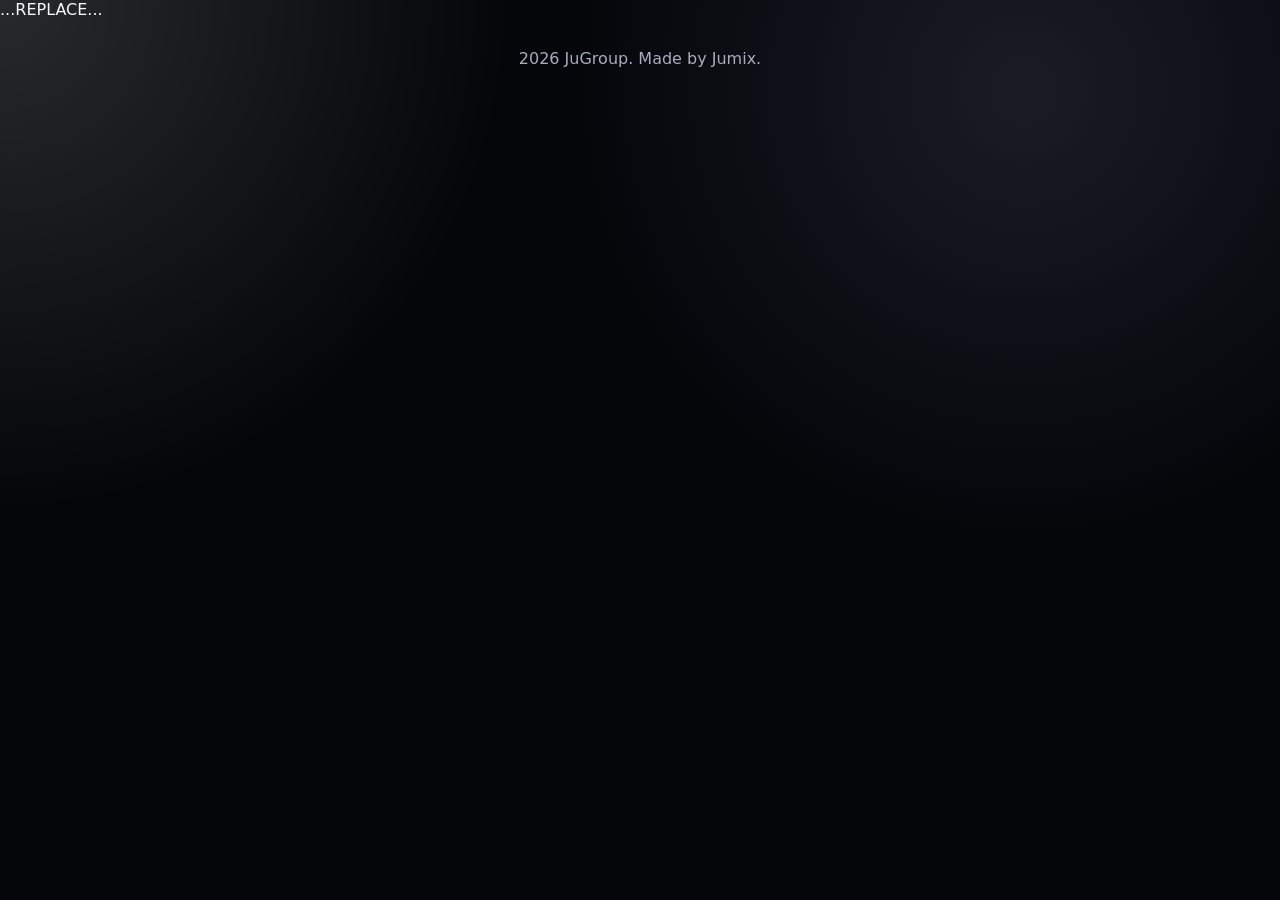
==== index.html @ e42933c3 "Remove copyright symbol" ====
<!DOCTYPE html>
<html lang="de">
<head>
  <meta charset="UTF-8" />
  <meta name="viewport" content="width=device-width, initial-scale=1.0" />
  <title>JuGroup — Software & Tech Support</title>
  <meta name="description" content="JuGroup entwickelt moderne Software auf Anfrage und hilft bei Technikproblemen schnell und einfach." />
  <link rel="stylesheet" href="style.css?v=4" />
</head>
<body>
...REPLACE...
<footer>
<p>2026 JuGroup. Made by Jumix.</p>
</footer>
</body>
</html>
---- style.css ----
* {
  box-sizing: border-box;
}

:root {
  --bg: #05060a;
  --card: rgba(255, 255, 255, 0.06);
  --card-strong: rgba(255, 255, 255, 0.1);
  --text: #f5f7fb;
  --muted: #a7adbd;
  --line: rgba(255, 255, 255, 0.12);
  --accent: #ffffff;
  --shadow: 0 25px 80px rgba(0, 0, 0, 0.45);
}

html {
  scroll-behavior: smooth;
}

body {
  margin: 0;
  font-family: Inter, ui-sans-serif, system-ui, -apple-system, BlinkMacSystemFont, "Segoe UI", sans-serif;
  background:
    radial-gradient(circle at top left, rgba(255, 255, 255, 0.14), transparent 32rem),
    radial-gradient(circle at 80% 10%, rgba(90, 90, 120, 0.25), transparent 28rem),
    var(--bg);
  color: var(--text);
  min-height: 100vh;
}

a {
  color: inherit;
  text-decoration: none;
}

.navbar {
  width: min(1120px, calc(100% - 32px));
  margin: 18px auto 0;
  padding: 14px 16px;
  position: sticky;
  top: 12px;
  z-index: 10;
  display: flex;
  justify-content: space-between;
  align-items: center;
  border: 1px solid var(--line);
  border-radius: 22px;
  background: rgba(5, 6, 10, 0.72);
  backdrop-filter: blur(20px);
  box-shadow: var(--shadow);
}

.brand {
  display: flex;
  align-items: center;
  gap: 10px;
  font-weight: 800;
  letter-spacing: -0.03em;
}

.logo {
  width: 38px;
  height: 38px;
  border-radius: 14px;
  display: grid;
  place-items: center;
  background: linear-gradient(135deg, #ffffff, #858b9e);
  color: #05060a;
  font-weight: 900;
}

nav {
  display: flex;
  gap: 8px;
  flex-wrap: wrap;
  justify-content: flex-end;
}

nav a {
  color: var(--muted);
  padding: 10px 12px;
  border-radius: 999px;
  transition: 0.25s ease;
}

nav a:hover {
  color: var(--text);
  background: var(--card);
}

main {
  width: min(1120px, calc(100% - 32px));
  margin: 0 auto;
}

.hero {
  min-height: 72vh;
  display: grid;
  grid-template-columns: 1.1fr 0.9fr;
  gap: 42px;
  align-items: center;
  padding: 80px 0 50px;
}

.eyebrow {
  color: var(--muted);
  text-transform: uppercase;
  letter-spacing: 0.18em;
  font-size: 0.78rem;
  font-weight: 800;
}

h1, h2, h3, p {
  margin-top: 0;
}

h1 {
  font-size: clamp(2.6rem, 7vw, 5.8rem);
  line-height: 0.92;
  letter-spacing: -0.08em;
  margin-bottom: 24px;
}

h2 {
  font-size: clamp(2rem, 4vw, 3.5rem);
  line-height: 1;
  letter-spacing: -0.06em;
  margin-bottom: 18px;
}

h3 {
  font-size: 1.35rem;
  letter-spacing: -0.04em;
}

.hero-text, .section p, .card p, .project-card p {
  color: var(--muted);
  line-height: 1.7;
  font-size: 1.05rem;
}

.hero-actions {
  display: flex;
  gap: 12px;
  flex-wrap: wrap;
}

.button {
  display: inline-flex;
  align-items: center;
  justify-content: center;
  min-height: 48px;
  padding: 0 20px;
  border-radius: 999px;
  font-weight: 800;
  transition: 0.25s ease;
}

.button.primary {
  background: var(--accent);
  color: #05060a;
}

.button.secondary {
  background: var(--card);
  border: 1px solid var(--line);
}

.button:hover {
  transform: translateY(-3px);
  box-shadow: 0 18px 50px rgba(0, 0, 0, 0.3);
}

.hero-card, .card, .project-card, .contact, .steps {
  border: 1px solid var(--line);
  background: linear-gradient(180deg, var(--card-strong), var(--card));
  border-radius: 30px;
  box-shadow: var(--shadow);
  backdrop-filter: blur(18px);
}

.hero-card {
  overflow: hidden;
}

.terminal-bar {
  height: 48px;
  display: flex;
  align-items: center;
  gap: 8px;
  padding: 0 18px;
  border-bottom: 1px solid var(--line);
  background: rgba(255, 255, 255, 0.05);
}

.terminal-bar span {
  width: 12px;
  height: 12px;
  border-radius: 50%;
  background: rgba(255, 255, 255, 0.35);
}

pre {
  margin: 0;
  padding: 28px;
  color: #dfe5ff;
  overflow: auto;
  font-size: 1rem;
  line-height: 1.7;
}

.section {
  padding: 70px 0;
}

.section-title {
  margin-bottom: 24px;
}

.grid {
  display: grid;
  grid-template-columns: repeat(3, 1fr);
  gap: 18px;
}

.card {
  padding: 28px;
}

.project-card {
  padding: 30px;
  display: flex;
  align-items: center;
  justify-content: space-between;
  gap: 24px;
}

.project-label {
  font-size: 0.8rem !important;
  text-transform: uppercase;
  letter-spacing: 0.16em;
  font-weight: 800;
}

.split {
  display: grid;
  grid-template-columns: 0.85fr 1.15fr;
  gap: 26px;
  align-items: center;
}

.steps {
  list-style: none;
  padding: 18px;
  margin: 0;
}

.steps li {
  display: flex;
  gap: 16px;
  padding: 18px;
  border-bottom: 1px solid var(--line);
  color: var(--muted);
}

.steps li:last-child {
  border-bottom: none;
}

.steps span {
  color: var(--text);
  font-weight: 900;
}

.contact {
  padding: 44px;
  text-align: center;
  margin-bottom: 40px;
}

footer {
  width: min(1120px, calc(100% - 32px));
  margin: 0 auto;
  padding: 30px 0 50px;
  color: var(--muted);
  text-align: center;
}

.reveal {
  opacity: 1 !important;
  transform: none !important;
  transition: 0.7s ease;
}

.reveal.visible {
  opacity: 1;
  transform: translateY(0);
}

@media (max-width: 850px) {
  .navbar {
    align-items: flex-start;
    flex-direction: column;
    gap: 12px;
  }

  .hero, .split {
    grid-template-columns: 1fr;
  }

  .grid {
    grid-template-columns: 1fr;
  }

  .project-card {
    align-items: flex-start;
    flex-direction: column;
  }
}
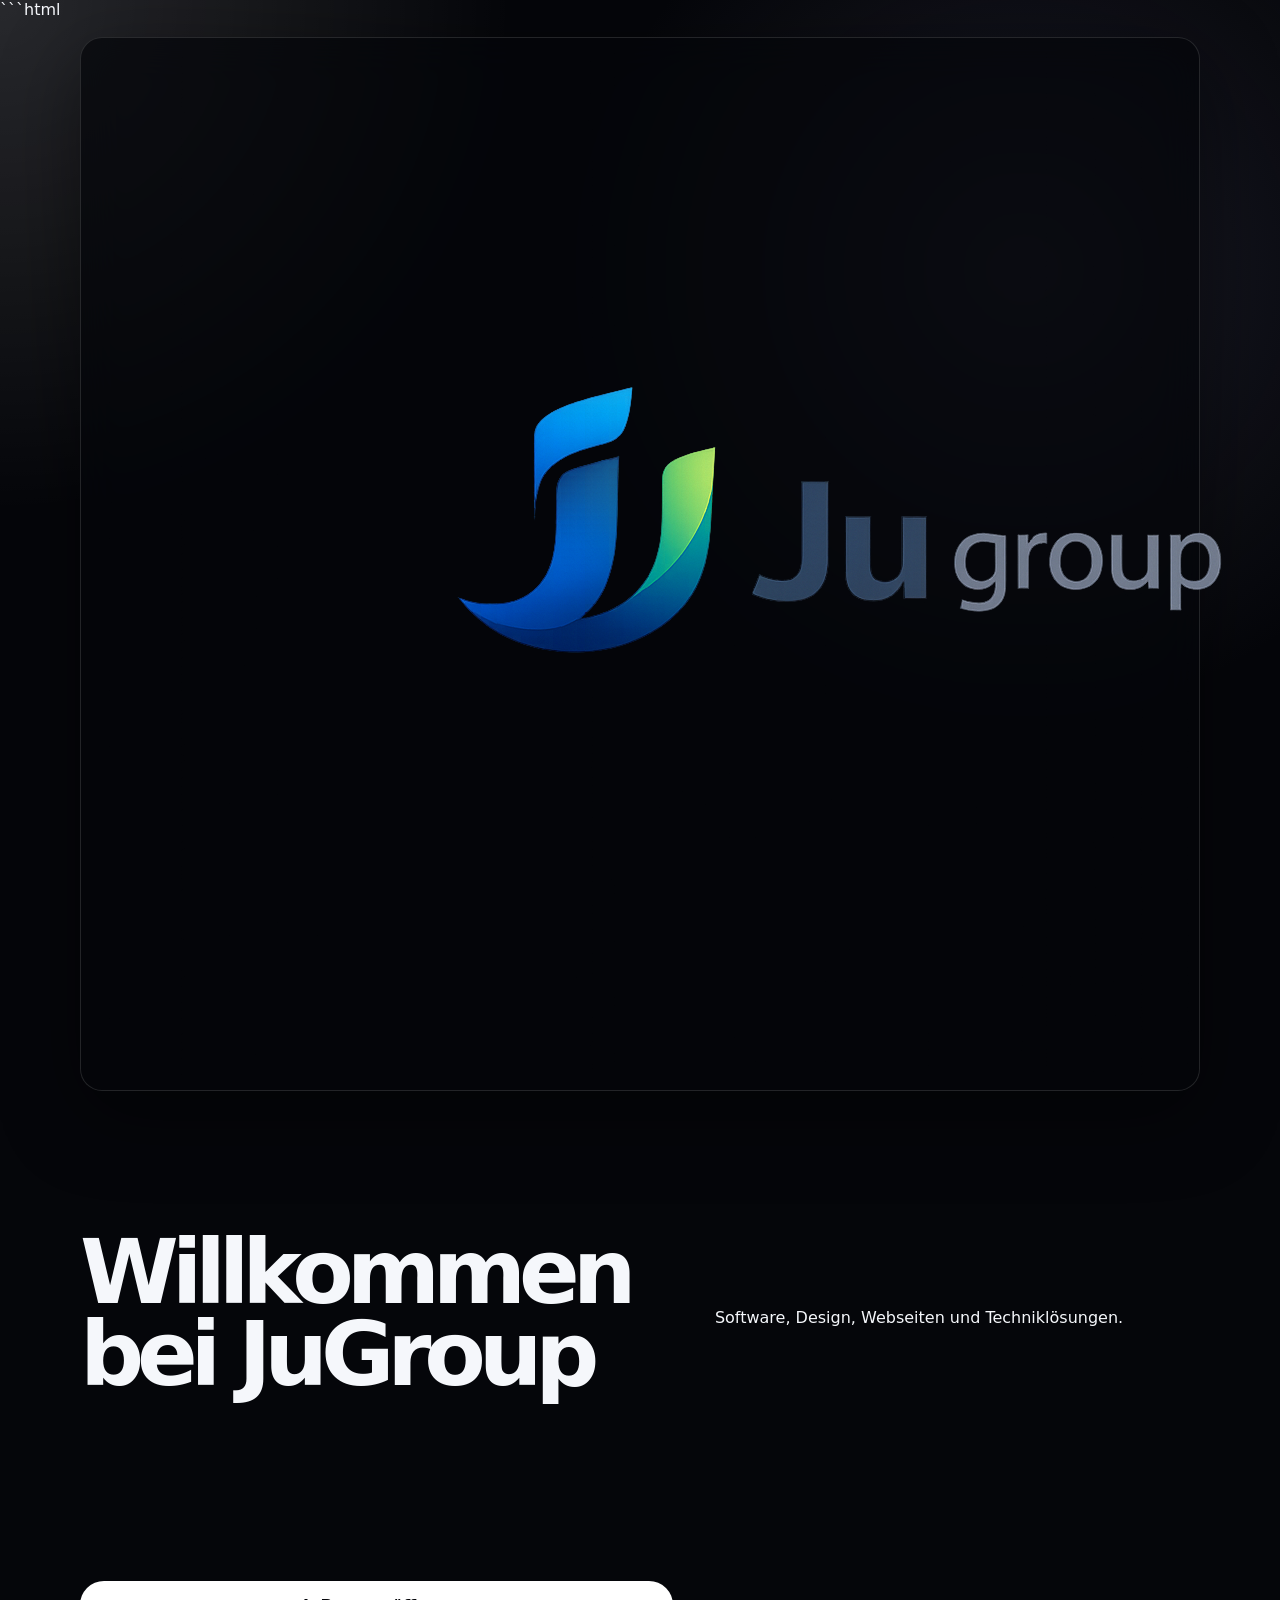
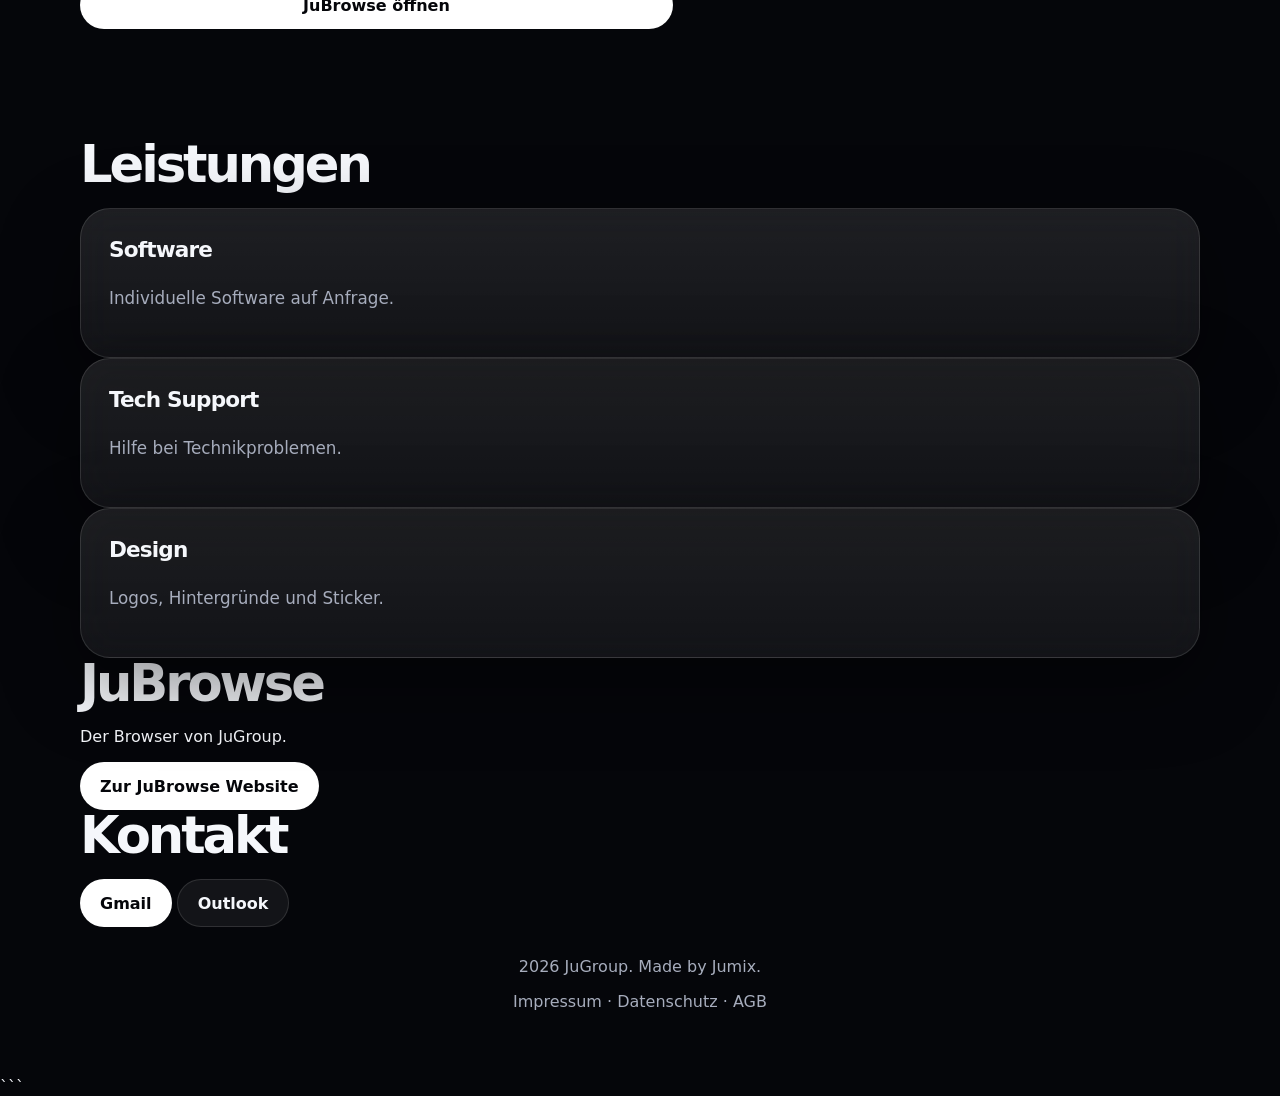
==== commit a820f6bc: "Refactor index.html for improved structure and content Updated the HTML structure and content for be" ====
--- a/index.html
+++ b/index.html
@@ -1,16 +1,105 @@
+```html
 <!DOCTYPE html>
 <html lang="de">
 <head>
-  <meta charset="UTF-8" />
-  <meta name="viewport" content="width=device-width, initial-scale=1.0" />
-  <title>JuGroup — Software & Tech Support</title>
-  <meta name="description" content="JuGroup entwickelt moderne Software auf Anfrage und hilft bei Technikproblemen schnell und einfach." />
-  <link rel="stylesheet" href="style.css?v=4" />
+  <meta charset="UTF-8">
+  <meta name="viewport" content="width=device-width, initial-scale=1.0">
+  <title>JuGroup</title>
+  <link rel="stylesheet" href="style.css">
 </head>
 <body>
-...REPLACE...
+
+<header class="navbar">
+  <a class="brand" href="#">
+    <img src="logo.png" alt="JuGroup Logo" class="logo-image">
+    <span>JuGroup</span>
+  </a>
+
+  <nav>
+    <a href="#services">Leistungen</a>
+    <a href="#projects">Projekte</a>
+    <a href="#contact">Kontakt</a>
+    <a href="impressum.html">Impressum</a>
+    <a href="datenschutz.html">Datenschutz</a>
+    <a href="agb.html">AGB</a>
+  </nav>
+</header>
+
+<main>
+
+<section class="hero">
+  <h1>Willkommen bei JuGroup</h1>
+  <p>
+    Software, Design, Webseiten und Techniklösungen.
+  </p>
+
+  <a class="button primary"
+     href="https://jumix25.github.io/JuBrowse/"
+     target="_blank">
+     JuBrowse öffnen
+  </a>
+</section>
+
+<section id="services">
+  <h2>Leistungen</h2>
+
+  <div class="card">
+    <h3>Software</h3>
+    <p>Individuelle Software auf Anfrage.</p>
+  </div>
+
+  <div class="card">
+    <h3>Tech Support</h3>
+    <p>Hilfe bei Technikproblemen.</p>
+  </div>
+
+  <div class="card">
+    <h3>Design</h3>
+    <p>Logos, Hintergründe und Sticker.</p>
+  </div>
+</section>
+
+<section id="projects">
+  <h2>JuBrowse</h2>
+
+  <p>
+    Der Browser von JuGroup.
+  </p>
+
+  <a class="button primary"
+     href="https://jumix25.github.io/JuBrowse/"
+     target="_blank">
+     Zur JuBrowse Website
+  </a>
+</section>
+
+<section id="contact">
+  <h2>Kontakt</h2>
+
+  <a class="button primary"
+     href="https://mail.google.com/mail/?view=cm&fs=1&to=jumix6544@gmail.com"
+     target="_blank">
+     Gmail
+  </a>
+
+  <a class="button secondary"
+     href="https://outlook.live.com/mail/0/deeplink/compose?to=jumix6544@gmail.com"
+     target="_blank">
+     Outlook
+  </a>
+</section>
+
+</main>
+
 <footer>
-<p>2026 JuGroup. Made by Jumix.</p>
+  <p>2026 JuGroup. Made by Jumix.</p>
+  <p>
+    <a href="impressum.html">Impressum</a> ·
+    <a href="datenschutz.html">Datenschutz</a> ·
+    <a href="agb.html">AGB</a>
+  </p>
 </footer>
+
 </body>
-</html>+</html>
+```
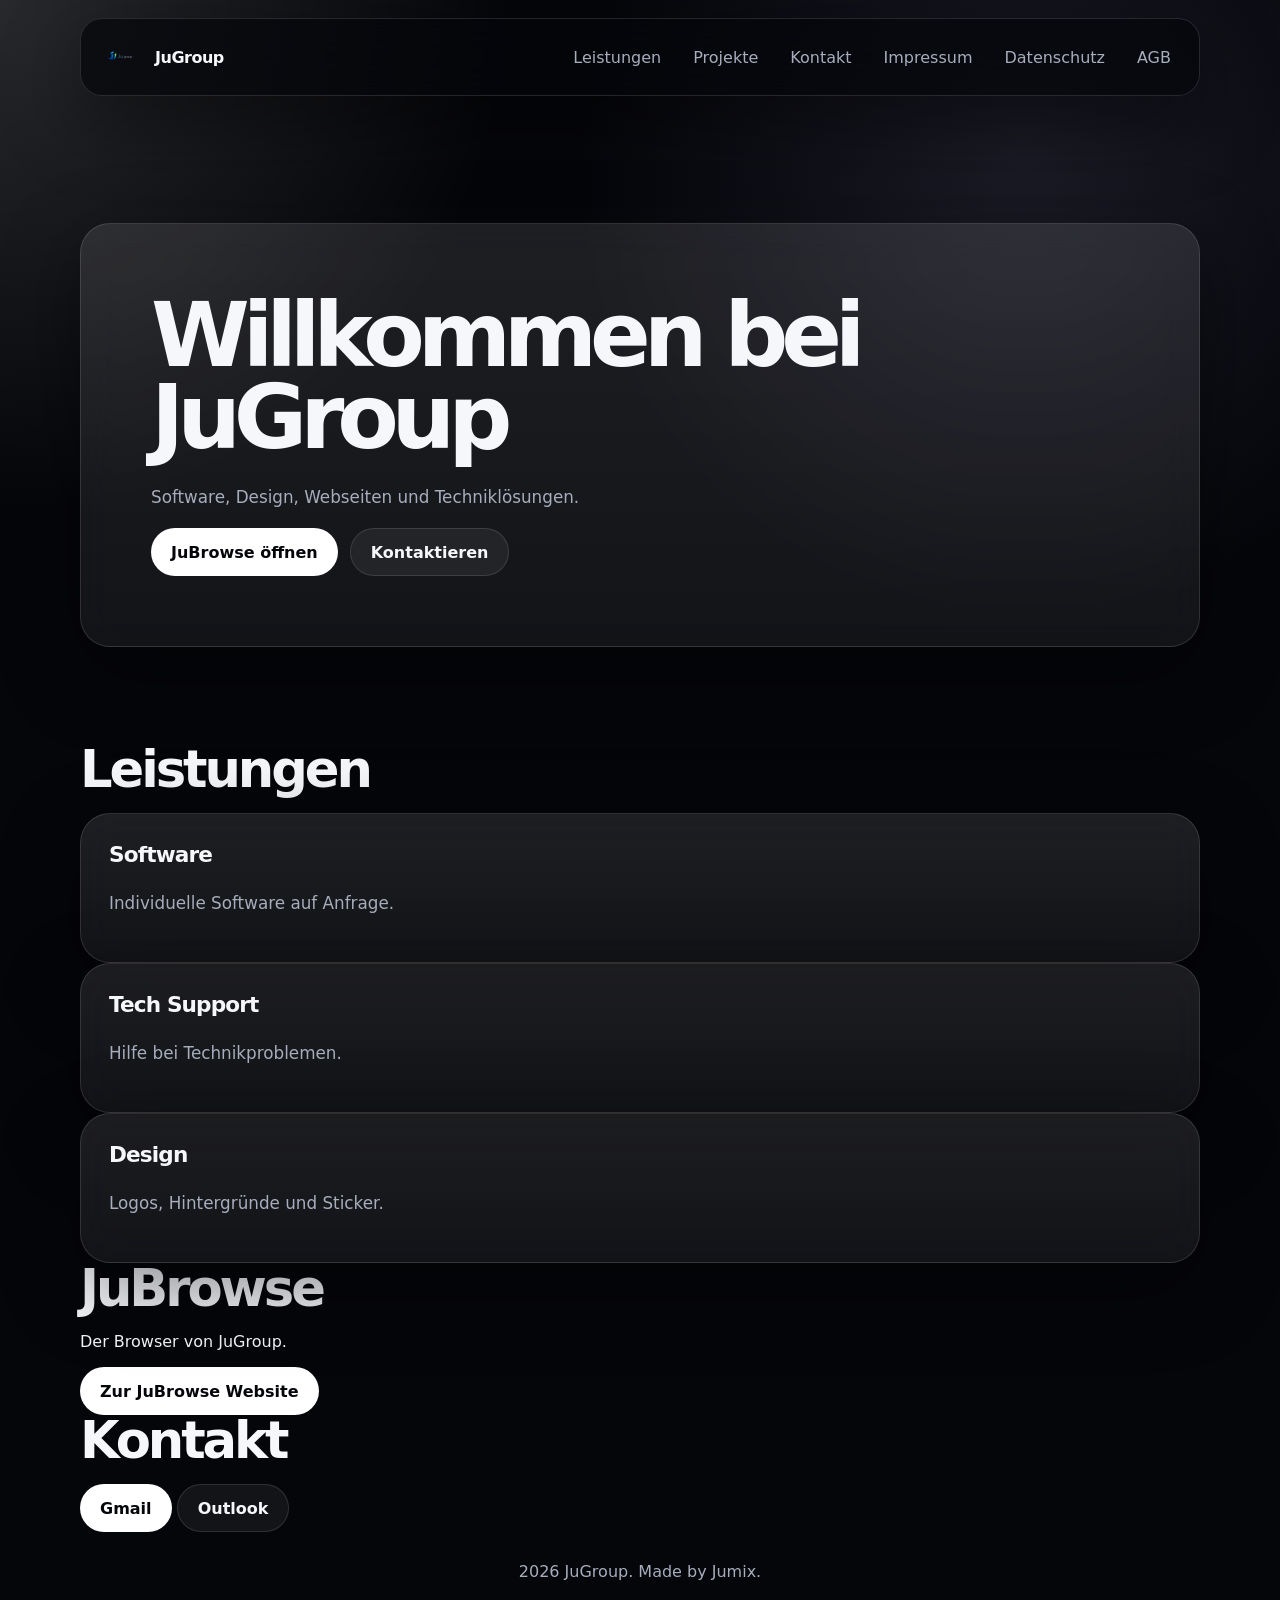
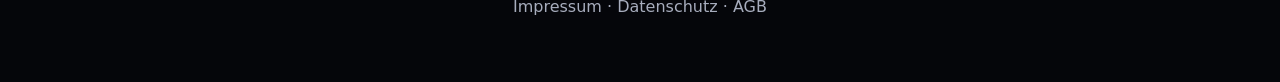
==== commit 02edc790: "Fix hero markup and add contact button" ====
--- a/index.html
+++ b/index.html
@@ -1,4 +1,3 @@
-```html
 <!DOCTYPE html>
 <html lang="de">
 <head>
@@ -28,16 +27,24 @@
 <main>
 
 <section class="hero">
-  <h1>Willkommen bei JuGroup</h1>
-  <p>
-    Software, Design, Webseiten und Techniklösungen.
-  </p>
+  <div class="hero-window">
+    <h1>Willkommen bei JuGroup</h1>
+    <p>
+      Software, Design, Webseiten und Techniklösungen.
+    </p>
 
-  <a class="button primary"
-     href="https://jumix25.github.io/JuBrowse/"
-     target="_blank">
-     JuBrowse öffnen
-  </a>
+    <div class="hero-actions">
+      <a class="button primary"
+         href="https://jumix25.github.io/JuBrowse/"
+         target="_blank">
+         JuBrowse öffnen
+      </a>
+
+      <a class="button secondary" href="#contact">
+         Kontaktieren
+      </a>
+    </div>
+  </div>
 </section>
 
 <section id="services">
@@ -102,4 +109,3 @@
 
 </body>
 </html>
-```
--- a/style.css
+++ b/style.css
@@ -95,11 +95,19 @@
 
 .hero {
   min-height: 72vh;
-  display: grid;
-  grid-template-columns: 1.1fr 0.9fr;
-  gap: 42px;
+  display: flex;
   align-items: center;
   padding: 80px 0 50px;
+}
+
+.hero-window {
+  width: 100%;
+  border: 1px solid var(--line);
+  background: linear-gradient(180deg, var(--card-strong), var(--card));
+  border-radius: 30px;
+  box-shadow: var(--shadow);
+  backdrop-filter: blur(18px);
+  padding: clamp(32px, 6vw, 70px);
 }
 
 .eyebrow {
@@ -133,7 +141,7 @@
   letter-spacing: -0.04em;
 }
 
-.hero-text, .section p, .card p, .project-card p {
+.hero-window p, .hero-text, .section p, .card p, .project-card p {
   color: var(--muted);
   line-height: 1.7;
   font-size: 1.05rem;
@@ -317,3 +325,10 @@
     flex-direction: column;
   }
 }
+.logo-image {
+  width: 48px;
+  height: 48px;
+  object-fit: contain;
+  display: block;
+  border-radius: 12px;
+}
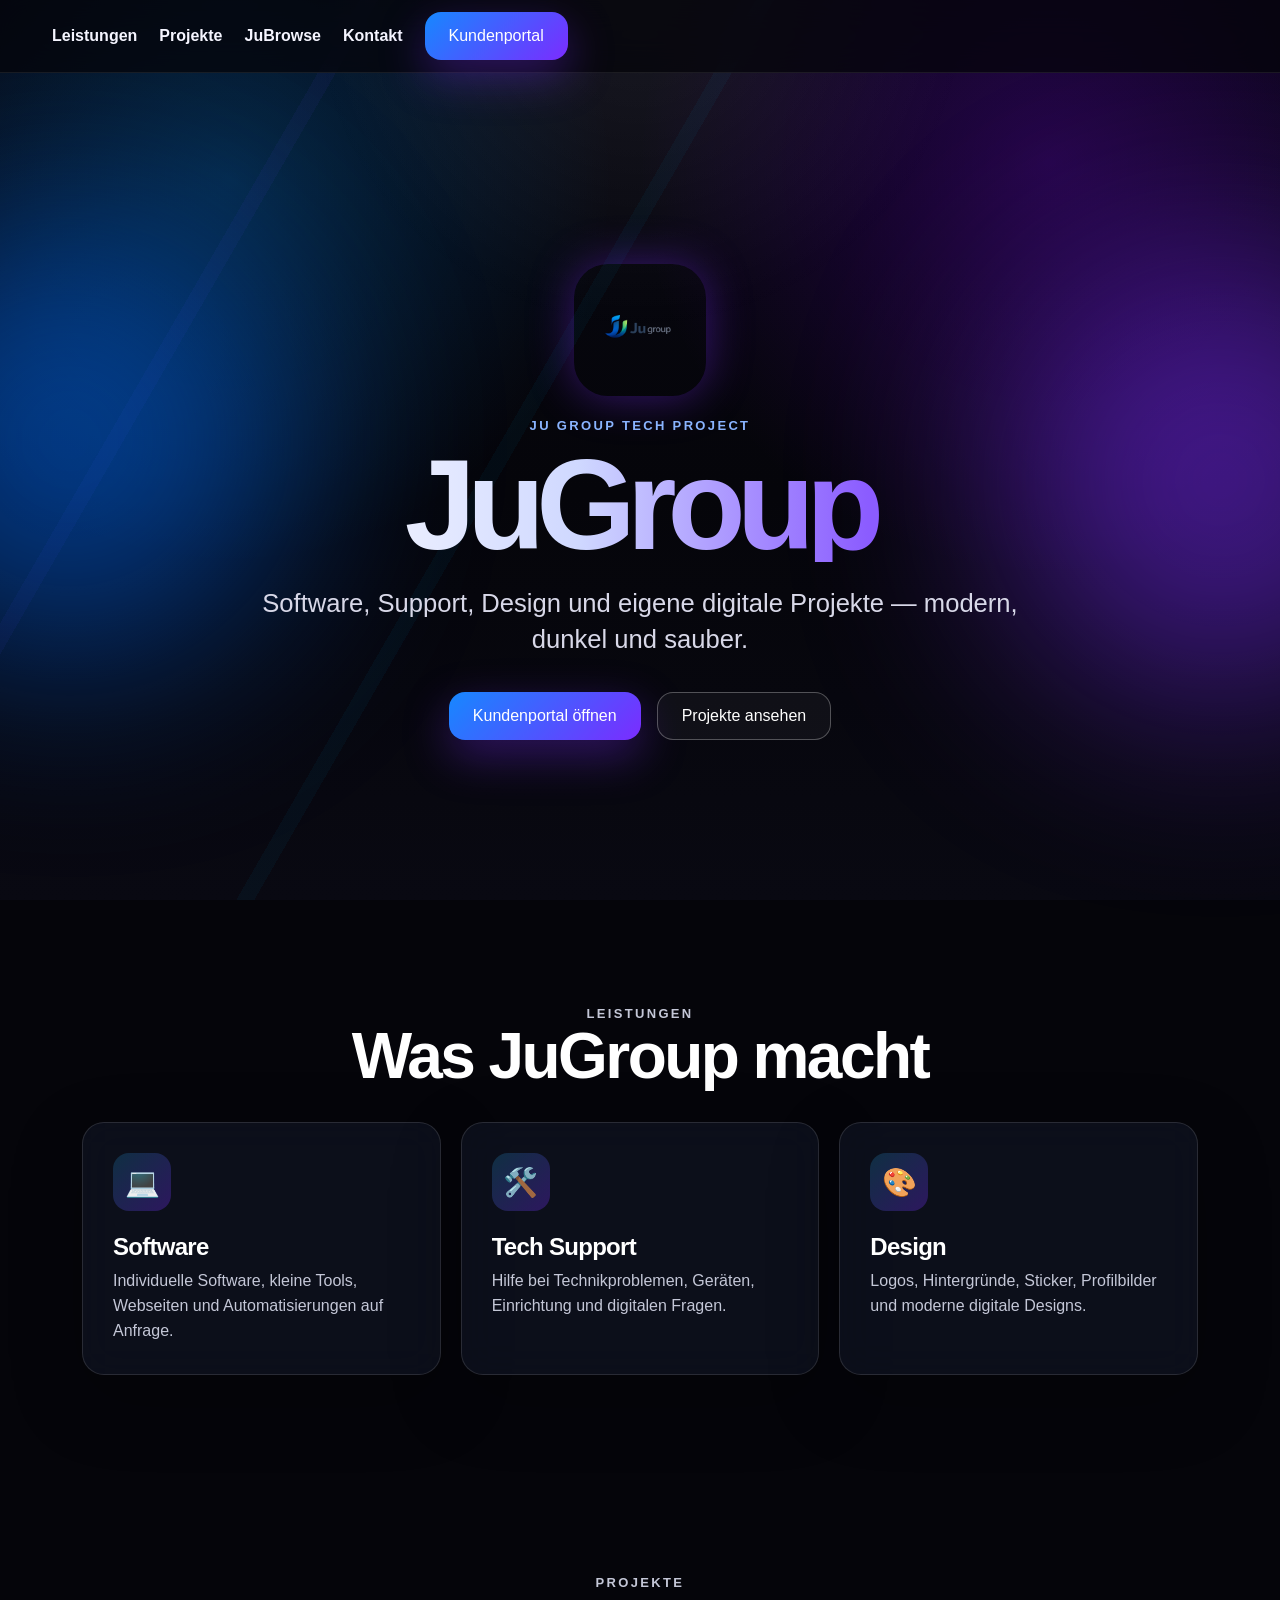
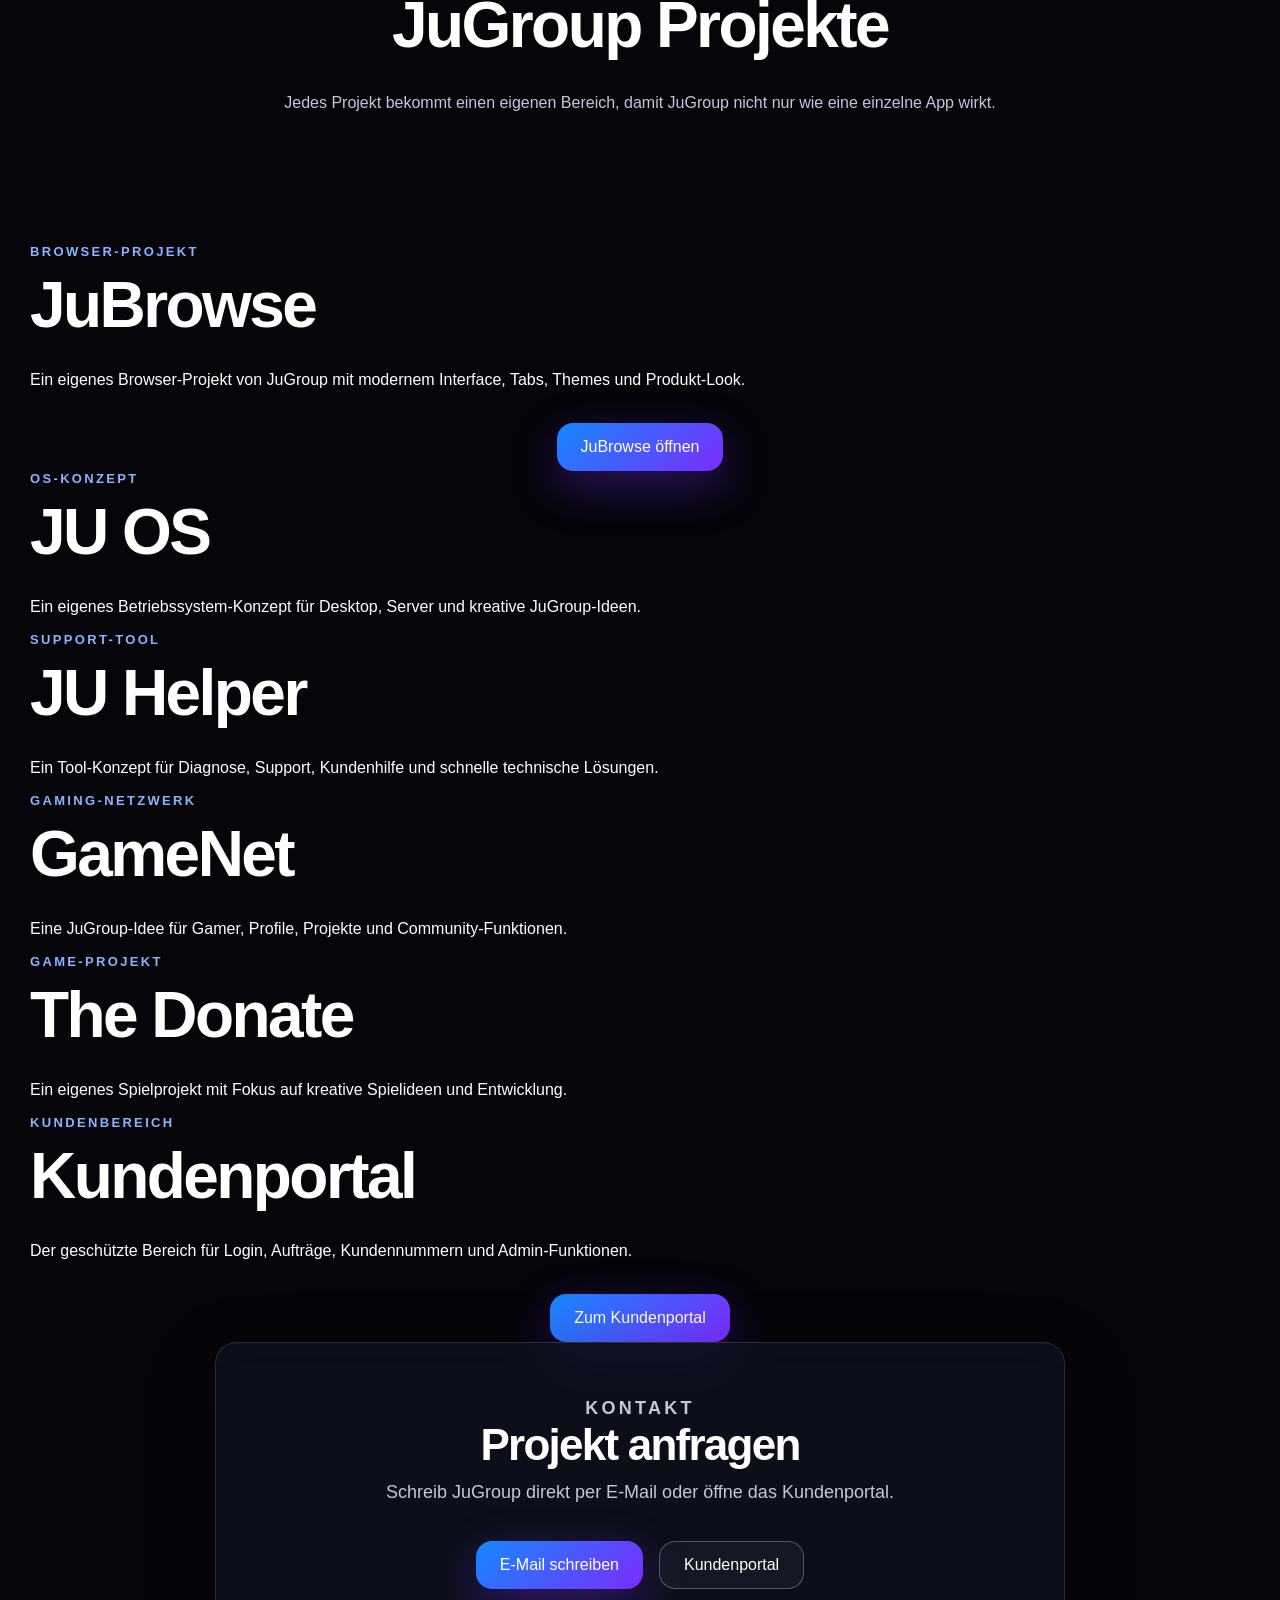
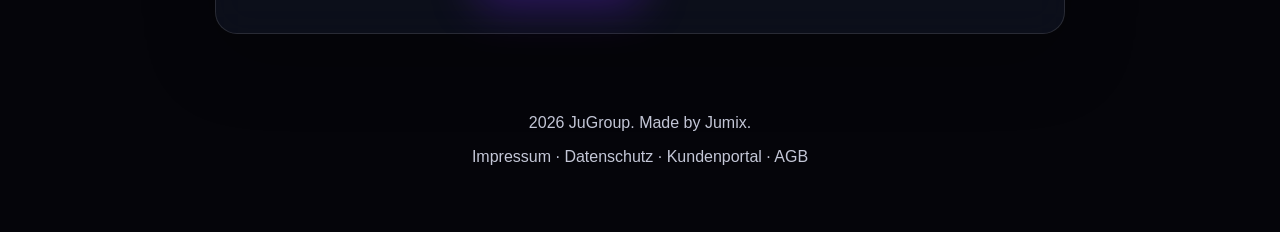
==== commit c1fc4d46: "Replace browser preview with project sections" ====
--- a/index.html
+++ b/index.html
@@ -7,105 +7,116 @@
   <link rel="stylesheet" href="style.css">
 </head>
 <body>
+  <div class="noise"></div>
+  <div class="orb orb-a"></div>
+  <div class="orb orb-b"></div>
 
-<header class="navbar">
-  <a class="brand" href="#">
-    <img src="logo.png" alt="JuGroup Logo" class="logo-image">
-    <span>JuGroup</span>
-  </a>
+  <header class="navbar centered-navbar">
+    <nav>
+      <a href="#services">Leistungen</a>
+      <a href="#projects">Projekte</a>
+      <a href="#jubrowse">JuBrowse</a>
+      <a href="#contact">Kontakt</a>
+      <a class="download" href="kundenportal.html">Kundenportal</a>
+    </nav>
+  </header>
 
-  <nav>
-    <a href="#services">Leistungen</a>
-    <a href="#projects">Projekte</a>
-    <a href="#contact">Kontakt</a>
-    <a href="impressum.html">Impressum</a>
-    <a href="datenschutz.html">Datenschutz</a>
-    <a href="agb.html">AGB</a>
-  </nav>
-</header>
+  <main>
+    <section class="hero">
+      <div class="hero-inner reveal">
+        <img src="logo.png" class="hero-logo" alt="JuGroup Logo">
+        <p class="eyebrow">Ju Group Tech Project</p>
+        <h1>JuGroup</h1>
+        <p class="subtitle">Software, Support, Design und eigene digitale Projekte — modern, dunkel und sauber.</p>
+        <div class="actions hero-actions">
+          <a class="button primary" href="kundenportal.html">Kundenportal öffnen</a>
+          <a class="button ghost secondary" href="#projects">Projekte ansehen</a>
+        </div>
+      </div>
+    </section>
 
-<main>
+    <section id="services" class="section">
+      <div class="section-head reveal">
+        <p class="eyebrow">Leistungen</p>
+        <h2>Was JuGroup macht</h2>
+      </div>
 
-<section class="hero">
-  <div class="hero-window">
-    <h1>Willkommen bei JuGroup</h1>
+      <div class="cards grid">
+        <article class="card reveal"><span>💻</span><h3>Software</h3><p>Individuelle Software, kleine Tools, Webseiten und Automatisierungen auf Anfrage.</p></article>
+        <article class="card reveal"><span>🛠️</span><h3>Tech Support</h3><p>Hilfe bei Technikproblemen, Geräten, Einrichtung und digitalen Fragen.</p></article>
+        <article class="card reveal"><span>🎨</span><h3>Design</h3><p>Logos, Hintergründe, Sticker, Profilbilder und moderne digitale Designs.</p></article>
+      </div>
+    </section>
+
+    <section id="projects" class="section">
+      <div class="section-head reveal">
+        <p class="eyebrow">Projekte</p>
+        <h2>JuGroup Projekte</h2>
+        <p class="section-subtitle">Jedes Projekt bekommt einen eigenen Bereich, damit JuGroup nicht nur wie eine einzelne App wirkt.</p>
+      </div>
+    </section>
+
+    <section id="jubrowse" class="project-section reveal">
+      <p class="eyebrow">Browser-Projekt</p>
+      <h2>JuBrowse</h2>
+      <p>Ein eigenes Browser-Projekt von JuGroup mit modernem Interface, Tabs, Themes und Produkt-Look.</p>
+      <div class="actions">
+        <a class="button primary" href="https://jumix25.github.io/JuBrowse/">JuBrowse öffnen</a>
+      </div>
+    </section>
+
+    <section id="juos" class="project-section reveal">
+      <p class="eyebrow">OS-Konzept</p>
+      <h2>JU OS</h2>
+      <p>Ein eigenes Betriebssystem-Konzept für Desktop, Server und kreative JuGroup-Ideen.</p>
+    </section>
+
+    <section id="juhelper" class="project-section reveal">
+      <p class="eyebrow">Support-Tool</p>
+      <h2>JU Helper</h2>
+      <p>Ein Tool-Konzept für Diagnose, Support, Kundenhilfe und schnelle technische Lösungen.</p>
+    </section>
+
+    <section id="gamenet" class="project-section reveal">
+      <p class="eyebrow">Gaming-Netzwerk</p>
+      <h2>GameNet</h2>
+      <p>Eine JuGroup-Idee für Gamer, Profile, Projekte und Community-Funktionen.</p>
+    </section>
+
+    <section id="thedonate" class="project-section reveal">
+      <p class="eyebrow">Game-Projekt</p>
+      <h2>The Donate</h2>
+      <p>Ein eigenes Spielprojekt mit Fokus auf kreative Spielideen und Entwicklung.</p>
+    </section>
+
+    <section id="portal" class="project-section reveal">
+      <p class="eyebrow">Kundenbereich</p>
+      <h2>Kundenportal</h2>
+      <p>Der geschützte Bereich für Login, Aufträge, Kundennummern und Admin-Funktionen.</p>
+      <div class="actions">
+        <a class="button primary" href="kundenportal.html">Zum Kundenportal</a>
+      </div>
+    </section>
+
+    <section id="contact" class="section status contact reveal">
+      <p class="eyebrow">Kontakt</p>
+      <h2>Projekt anfragen</h2>
+      <p>Schreib JuGroup direkt per E-Mail oder öffne das Kundenportal.</p>
+      <div class="actions">
+        <a class="button primary" href="mailto:jumix6544@gmail.com">E-Mail schreiben</a>
+        <a class="button ghost secondary" href="kundenportal.html">Kundenportal</a>
+      </div>
+    </section>
+  </main>
+
+  <footer>
+    <p>2026 JuGroup. Made by Jumix.</p>
     <p>
-      Software, Design, Webseiten und Techniklösungen.
+      <a href="impressum.html">Impressum</a> ·
+      <a href="datenschutz.html">Datenschutz</a> ·
+      <a href="kundenportal.html">Kundenportal</a> ·
+      <a href="agb.html">AGB</a>
     </p>
-
-    <div class="hero-actions">
-      <a class="button primary"
-         href="https://jumix25.github.io/JuBrowse/"
-         target="_blank">
-         JuBrowse öffnen
-      </a>
-
-      <a class="button secondary" href="#contact">
-         Kontaktieren
-      </a>
-    </div>
-  </div>
-</section>
-
-<section id="services">
-  <h2>Leistungen</h2>
-
-  <div class="card">
-    <h3>Software</h3>
-    <p>Individuelle Software auf Anfrage.</p>
-  </div>
-
-  <div class="card">
-    <h3>Tech Support</h3>
-    <p>Hilfe bei Technikproblemen.</p>
-  </div>
-
-  <div class="card">
-    <h3>Design</h3>
-    <p>Logos, Hintergründe und Sticker.</p>
-  </div>
-</section>
-
-<section id="projects">
-  <h2>JuBrowse</h2>
-
-  <p>
-    Der Browser von JuGroup.
-  </p>
-
-  <a class="button primary"
-     href="https://jumix25.github.io/JuBrowse/"
-     target="_blank">
-     Zur JuBrowse Website
-  </a>
-</section>
-
-<section id="contact">
-  <h2>Kontakt</h2>
-
-  <a class="button primary"
-     href="https://mail.google.com/mail/?view=cm&fs=1&to=jumix6544@gmail.com"
-     target="_blank">
-     Gmail
-  </a>
-
-  <a class="button secondary"
-     href="https://outlook.live.com/mail/0/deeplink/compose?to=jumix6544@gmail.com"
-     target="_blank">
-     Outlook
-  </a>
-</section>
-
-</main>
-
-<footer>
-  <p>2026 JuGroup. Made by Jumix.</p>
-  <p>
-    <a href="impressum.html">Impressum</a> ·
-    <a href="datenschutz.html">Datenschutz</a> ·
-    <a href="agb.html">AGB</a>
-  </p>
-</footer>
-
+  </footer>
 </body>
 </html>
--- a/style.css
+++ b/style.css
@@ -1,334 +1 @@
-* {
-  box-sizing: border-box;
-}
-
-:root {
-  --bg: #05060a;
-  --card: rgba(255, 255, 255, 0.06);
-  --card-strong: rgba(255, 255, 255, 0.1);
-  --text: #f5f7fb;
-  --muted: #a7adbd;
-  --line: rgba(255, 255, 255, 0.12);
-  --accent: #ffffff;
-  --shadow: 0 25px 80px rgba(0, 0, 0, 0.45);
-}
-
-html {
-  scroll-behavior: smooth;
-}
-
-body {
-  margin: 0;
-  font-family: Inter, ui-sans-serif, system-ui, -apple-system, BlinkMacSystemFont, "Segoe UI", sans-serif;
-  background:
-    radial-gradient(circle at top left, rgba(255, 255, 255, 0.14), transparent 32rem),
-    radial-gradient(circle at 80% 10%, rgba(90, 90, 120, 0.25), transparent 28rem),
-    var(--bg);
-  color: var(--text);
-  min-height: 100vh;
-}
-
-a {
-  color: inherit;
-  text-decoration: none;
-}
-
-.navbar {
-  width: min(1120px, calc(100% - 32px));
-  margin: 18px auto 0;
-  padding: 14px 16px;
-  position: sticky;
-  top: 12px;
-  z-index: 10;
-  display: flex;
-  justify-content: space-between;
-  align-items: center;
-  border: 1px solid var(--line);
-  border-radius: 22px;
-  background: rgba(5, 6, 10, 0.72);
-  backdrop-filter: blur(20px);
-  box-shadow: var(--shadow);
-}
-
-.brand {
-  display: flex;
-  align-items: center;
-  gap: 10px;
-  font-weight: 800;
-  letter-spacing: -0.03em;
-}
-
-.logo {
-  width: 38px;
-  height: 38px;
-  border-radius: 14px;
-  display: grid;
-  place-items: center;
-  background: linear-gradient(135deg, #ffffff, #858b9e);
-  color: #05060a;
-  font-weight: 900;
-}
-
-nav {
-  display: flex;
-  gap: 8px;
-  flex-wrap: wrap;
-  justify-content: flex-end;
-}
-
-nav a {
-  color: var(--muted);
-  padding: 10px 12px;
-  border-radius: 999px;
-  transition: 0.25s ease;
-}
-
-nav a:hover {
-  color: var(--text);
-  background: var(--card);
-}
-
-main {
-  width: min(1120px, calc(100% - 32px));
-  margin: 0 auto;
-}
-
-.hero {
-  min-height: 72vh;
-  display: flex;
-  align-items: center;
-  padding: 80px 0 50px;
-}
-
-.hero-window {
-  width: 100%;
-  border: 1px solid var(--line);
-  background: linear-gradient(180deg, var(--card-strong), var(--card));
-  border-radius: 30px;
-  box-shadow: var(--shadow);
-  backdrop-filter: blur(18px);
-  padding: clamp(32px, 6vw, 70px);
-}
-
-.eyebrow {
-  color: var(--muted);
-  text-transform: uppercase;
-  letter-spacing: 0.18em;
-  font-size: 0.78rem;
-  font-weight: 800;
-}
-
-h1, h2, h3, p {
-  margin-top: 0;
-}
-
-h1 {
-  font-size: clamp(2.6rem, 7vw, 5.8rem);
-  line-height: 0.92;
-  letter-spacing: -0.08em;
-  margin-bottom: 24px;
-}
-
-h2 {
-  font-size: clamp(2rem, 4vw, 3.5rem);
-  line-height: 1;
-  letter-spacing: -0.06em;
-  margin-bottom: 18px;
-}
-
-h3 {
-  font-size: 1.35rem;
-  letter-spacing: -0.04em;
-}
-
-.hero-window p, .hero-text, .section p, .card p, .project-card p {
-  color: var(--muted);
-  line-height: 1.7;
-  font-size: 1.05rem;
-}
-
-.hero-actions {
-  display: flex;
-  gap: 12px;
-  flex-wrap: wrap;
-}
-
-.button {
-  display: inline-flex;
-  align-items: center;
-  justify-content: center;
-  min-height: 48px;
-  padding: 0 20px;
-  border-radius: 999px;
-  font-weight: 800;
-  transition: 0.25s ease;
-}
-
-.button.primary {
-  background: var(--accent);
-  color: #05060a;
-}
-
-.button.secondary {
-  background: var(--card);
-  border: 1px solid var(--line);
-}
-
-.button:hover {
-  transform: translateY(-3px);
-  box-shadow: 0 18px 50px rgba(0, 0, 0, 0.3);
-}
-
-.hero-card, .card, .project-card, .contact, .steps {
-  border: 1px solid var(--line);
-  background: linear-gradient(180deg, var(--card-strong), var(--card));
-  border-radius: 30px;
-  box-shadow: var(--shadow);
-  backdrop-filter: blur(18px);
-}
-
-.hero-card {
-  overflow: hidden;
-}
-
-.terminal-bar {
-  height: 48px;
-  display: flex;
-  align-items: center;
-  gap: 8px;
-  padding: 0 18px;
-  border-bottom: 1px solid var(--line);
-  background: rgba(255, 255, 255, 0.05);
-}
-
-.terminal-bar span {
-  width: 12px;
-  height: 12px;
-  border-radius: 50%;
-  background: rgba(255, 255, 255, 0.35);
-}
-
-pre {
-  margin: 0;
-  padding: 28px;
-  color: #dfe5ff;
-  overflow: auto;
-  font-size: 1rem;
-  line-height: 1.7;
-}
-
-.section {
-  padding: 70px 0;
-}
-
-.section-title {
-  margin-bottom: 24px;
-}
-
-.grid {
-  display: grid;
-  grid-template-columns: repeat(3, 1fr);
-  gap: 18px;
-}
-
-.card {
-  padding: 28px;
-}
-
-.project-card {
-  padding: 30px;
-  display: flex;
-  align-items: center;
-  justify-content: space-between;
-  gap: 24px;
-}
-
-.project-label {
-  font-size: 0.8rem !important;
-  text-transform: uppercase;
-  letter-spacing: 0.16em;
-  font-weight: 800;
-}
-
-.split {
-  display: grid;
-  grid-template-columns: 0.85fr 1.15fr;
-  gap: 26px;
-  align-items: center;
-}
-
-.steps {
-  list-style: none;
-  padding: 18px;
-  margin: 0;
-}
-
-.steps li {
-  display: flex;
-  gap: 16px;
-  padding: 18px;
-  border-bottom: 1px solid var(--line);
-  color: var(--muted);
-}
-
-.steps li:last-child {
-  border-bottom: none;
-}
-
-.steps span {
-  color: var(--text);
-  font-weight: 900;
-}
-
-.contact {
-  padding: 44px;
-  text-align: center;
-  margin-bottom: 40px;
-}
-
-footer {
-  width: min(1120px, calc(100% - 32px));
-  margin: 0 auto;
-  padding: 30px 0 50px;
-  color: var(--muted);
-  text-align: center;
-}
-
-.reveal {
-  opacity: 1 !important;
-  transform: none !important;
-  transition: 0.7s ease;
-}
-
-.reveal.visible {
-  opacity: 1;
-  transform: translateY(0);
-}
-
-@media (max-width: 850px) {
-  .navbar {
-    align-items: flex-start;
-    flex-direction: column;
-    gap: 12px;
-  }
-
-  .hero, .split {
-    grid-template-columns: 1fr;
-  }
-
-  .grid {
-    grid-template-columns: 1fr;
-  }
-
-  .project-card {
-    align-items: flex-start;
-    flex-direction: column;
-  }
-}
-.logo-image {
-  width: 48px;
-  height: 48px;
-  object-fit: contain;
-  display: block;
-  border-radius: 12px;
-}
+*{box-sizing:border-box}html{scroll-behavior:smooth}body{margin:0;font-family:Arial,Helvetica,sans-serif;background:#05050a;color:#fff;overflow-x:hidden;min-height:100vh}body:before{content:"";position:fixed;inset:0;z-index:-3;background:radial-gradient(circle at 18% 20%,rgba(0,153,255,.22),transparent 30%),radial-gradient(circle at 82% 18%,rgba(132,0,255,.24),transparent 32%),linear-gradient(180deg,#070711,#05050a 55%,#090912)}body:after{content:"";position:fixed;inset:0;z-index:-2;background:linear-gradient(120deg,transparent 0 20%,rgba(105,69,255,.08) 20% 21%,transparent 21% 42%,rgba(0,194,255,.06) 42% 43%,transparent 43%);opacity:.75}.noise,.orb{position:fixed;pointer-events:none}.noise{inset:0;z-index:-1;background:radial-gradient(circle at center top,rgba(255,255,255,.08),transparent 30%)}.orb{width:440px;height:440px;border-radius:999px;filter:blur(105px);opacity:.5;z-index:-1}.orb-a{left:-150px;top:220px;background:#006dff}.orb-b{right:-160px;top:260px;background:#7c2cff}a{color:inherit;text-decoration:none}.navbar{min-height:72px;padding:12px 52px;display:flex;align-items:center;justify-content:space-between;position:sticky;top:0;z-index:10;background:rgba(5,5,10,.74);border-bottom:1px solid rgba(255,255,255,.08);backdrop-filter:blur(18px)}.brand{display:flex;align-items:center;gap:14px;font-size:25px;font-weight:900;letter-spacing:-.03em}.logo-image,.brand-logo{width:48px;height:48px;border-radius:14px;object-fit:contain;display:block;box-shadow:0 0 28px rgba(111,76,255,.45)}nav{display:flex;align-items:center;gap:22px;flex-wrap:wrap;justify-content:flex-end}nav a{color:#f5f5ff;text-decoration:none;font-weight:800;transition:.2s}nav a:hover{color:#9b8cff}.download,.button{display:inline-flex;align-items:center;justify-content:center;text-decoration:none;border:0;border-radius:16px;min-height:48px;padding:14px 24px;font-weight:900;color:white;background:linear-gradient(135deg,#1688ff,#7b2cff);box-shadow:0 16px 45px rgba(123,44,255,.35);transition:.2s;cursor:pointer;font:inherit}.button.primary{background:linear-gradient(135deg,#1688ff,#7b2cff);color:white}.button.secondary,.button.ghost{background:rgba(255,255,255,.04);border:1px solid rgba(255,255,255,.28);box-shadow:none;color:white}.download:hover,.button:hover{transform:translateY(-3px);filter:brightness(1.1)}main{width:min(1220px,100%);margin:0 auto}.hero{min-height:calc(100vh - 72px);display:flex;align-items:center;justify-content:center;text-align:center;padding:82px 24px 52px}.hero-window,.hero-inner{max-width:980px;margin:0 auto}.hero-window{width:min(980px,100%);background:transparent;border:0;box-shadow:none;backdrop-filter:none;padding:0}.hero-logo{width:132px;height:132px;border-radius:34px;object-fit:contain;display:block;margin:0 auto 22px;box-shadow:0 0 45px rgba(123,44,255,.42)}.eyebrow{margin:0 0 14px;color:#8ab4ff;text-transform:uppercase;letter-spacing:.18em;font-size:13px;font-weight:900}h1,h2,h3,p{margin-top:0}h1{font-size:clamp(70px,10vw,136px);line-height:.9;letter-spacing:-.07em;margin:0;background:linear-gradient(90deg,#fff,#cfd8ff 42%,#8b5cff 80%);-webkit-background-clip:text;background-clip:text;color:transparent}h2{font-size:clamp(38px,5vw,66px);line-height:1;letter-spacing:-.04em;margin:0 0 34px}h3{font-size:24px;margin:22px 0 8px;letter-spacing:-.03em}.hero-window p,.subtitle{max-width:760px;margin:24px auto 0;color:#d8d8e8;font-size:clamp(20px,2vw,27px);line-height:1.4}.hero-actions,.actions{display:flex;justify-content:center;gap:16px;flex-wrap:wrap;margin-top:34px}.preview-section{padding:0 44px 90px}.browser{max-width:1140px;margin:0 auto;border-radius:24px;overflow:hidden;background:rgba(12,14,25,.82);border:1px solid rgba(255,255,255,.16);box-shadow:0 35px 120px rgba(0,0,0,.58),0 0 70px rgba(123,44,255,.22)}.browser-top{height:58px;background:rgba(18,20,31,.95);display:flex;align-items:center;gap:14px;padding:0 18px;border-bottom:1px solid rgba(255,255,255,.08)}.traffic{display:flex;gap:9px}.traffic span{width:13px;height:13px;border-radius:50%}.traffic span:nth-child(1){background:#ff5f57}.traffic span:nth-child(2){background:#ffbd2e}.traffic span:nth-child(3){background:#28c840}.address{flex:1;text-align:left;background:#090b13;border:1px solid rgba(255,255,255,.08);border-radius:14px;color:#9ca3af;padding:12px 16px}.mode{background:#24243a;border-radius:12px;padding:10px 14px;color:#ddd}.browser-tabs{display:flex;align-items:center;gap:8px;padding:12px 18px;background:rgba(8,9,16,.84);border-bottom:1px solid rgba(255,255,255,.08);overflow:auto}.tab,.plus{background:#1d2030;border:1px solid rgba(255,255,255,.08);border-radius:12px;padding:10px 16px;color:#dbe1ff;font-weight:800;white-space:nowrap}.tab.active{background:#2d2b48}.browser-screen{min-height:350px;padding:70px 30px;text-align:center;background:radial-gradient(circle at 50% 0%,rgba(123,44,255,.26),transparent 32%),linear-gradient(180deg,rgba(14,18,34,.92),rgba(8,10,18,.97))}.browser-screen h2{font-size:54px;margin:0 0 10px}.browser-screen p{font-size:20px;color:#c6c8d7}.shortcut-grid{display:grid;grid-template-columns:repeat(4,minmax(110px,1fr));gap:14px;max-width:620px;margin:35px auto 0}.shortcut-grid div{padding:20px 12px;border-radius:18px;background:rgba(255,255,255,.07);border:1px solid rgba(255,255,255,.13);font-weight:900}.section{padding:95px 52px;text-align:center}.section-head{margin-bottom:34px}.cards,.grid,.download-grid{display:grid;grid-template-columns:repeat(3,1fr);gap:20px;max-width:1220px;margin:0 auto}.download-grid{grid-template-columns:repeat(2,minmax(240px,1fr));max-width:760px}.card,.download-card,.timeline div,.status,.contact,.hero-card,.project-card,.steps,.portal-auth,.portal-content,.portal-admin,.portal-password,.portal-admin-code,.portal-database{background:rgba(15,18,31,.78);border:1px solid rgba(255,255,255,.12);border-radius:22px;box-shadow:0 24px 70px rgba(0,0,0,.25);backdrop-filter:blur(18px)}.card,.download-card{padding:30px;text-align:left}.card span,.download-card span{display:flex;align-items:center;justify-content:center;width:58px;height:58px;border-radius:16px;background:linear-gradient(135deg,rgba(34,199,255,.18),rgba(123,44,255,.3));font-size:28px}.card p,.download-card p,.project-card p,.section p{color:#c4c7d7;line-height:1.55;margin:8px 0 0}.project-card{padding:30px;display:flex;align-items:center;justify-content:space-between;gap:24px}.project-label{font-size:13px!important;text-transform:uppercase;letter-spacing:.16em;font-weight:900;color:#8ab4ff!important}.split{display:grid;grid-template-columns:.85fr 1.15fr;gap:26px;align-items:center}.steps{list-style:none;padding:18px;margin:0}.steps li{display:flex;gap:16px;padding:18px;border-bottom:1px solid rgba(255,255,255,.12);color:#c4c7d7}.steps li:last-child{border-bottom:none}.steps span{color:#fff;font-weight:900}.timeline{display:grid;grid-template-columns:repeat(6,1fr);gap:14px;max-width:1220px;margin:0 auto}.timeline div{padding:24px;text-align:left;display:flex;gap:12px;flex-direction:column}.timeline strong{font-size:24px}.timeline span{color:#c4c7d7}.timeline .current{border-color:#8b5cf6;box-shadow:0 0 50px rgba(123,44,255,.25)}.contact,.status{max-width:850px;margin:0 auto 50px;padding:44px;text-align:center}.status h2,.contact h2{font-size:44px;margin:0 0 12px}.status p,.contact p{color:#c4c7d7;font-size:18px}.portal-auth,.portal-content,.portal-admin,.portal-password,.portal-admin-code,.portal-database{max-width:720px;margin:28px auto;padding:28px;text-align:left}.portal-form{display:grid;gap:14px;margin:28px auto;max-width:520px;text-align:left}.portal-form label{display:grid;gap:8px;color:#c4c7d7;font-weight:900}.portal-form input,.portal-form textarea,.portal-form select{width:100%;min-height:52px;border:1px solid rgba(255,255,255,.14);border-radius:16px;background:#090b13;color:#fff;padding:0 14px;font:inherit}.portal-form input:focus,.portal-form textarea:focus,.portal-form select:focus{outline:2px solid rgba(123,44,255,.55);border-color:#8b5cf6}.portal-form textarea{min-height:120px;padding:14px;resize:vertical}.portal-entry{display:grid;gap:6px;border:1px solid rgba(255,255,255,.12);border-radius:18px;background:rgba(255,255,255,.05);padding:16px;margin-bottom:12px;text-align:left}.portal-entry span{color:#c4c7d7}footer{width:min(1120px,calc(100% - 32px));margin:0 auto;padding:30px 0 50px;color:#c4c7d7;text-align:center}.reveal{opacity:1!important;transform:none!important;transition:.7s ease}.reveal.visible{opacity:1;transform:translateY(0)}@media(max-width:950px){.navbar{padding:14px 22px;align-items:flex-start;flex-direction:column;gap:14px}.navbar nav{display:flex;gap:12px}.hero{padding-top:70px}.preview-section,.section{padding-left:20px;padding-right:20px}.cards,.grid,.timeline,.download-grid{grid-template-columns:1fr}.shortcut-grid{grid-template-columns:repeat(2,1fr)}.browser-screen h2{font-size:38px}.hero-logo{width:108px;height:108px}.project-card{align-items:flex-start;flex-direction:column}}
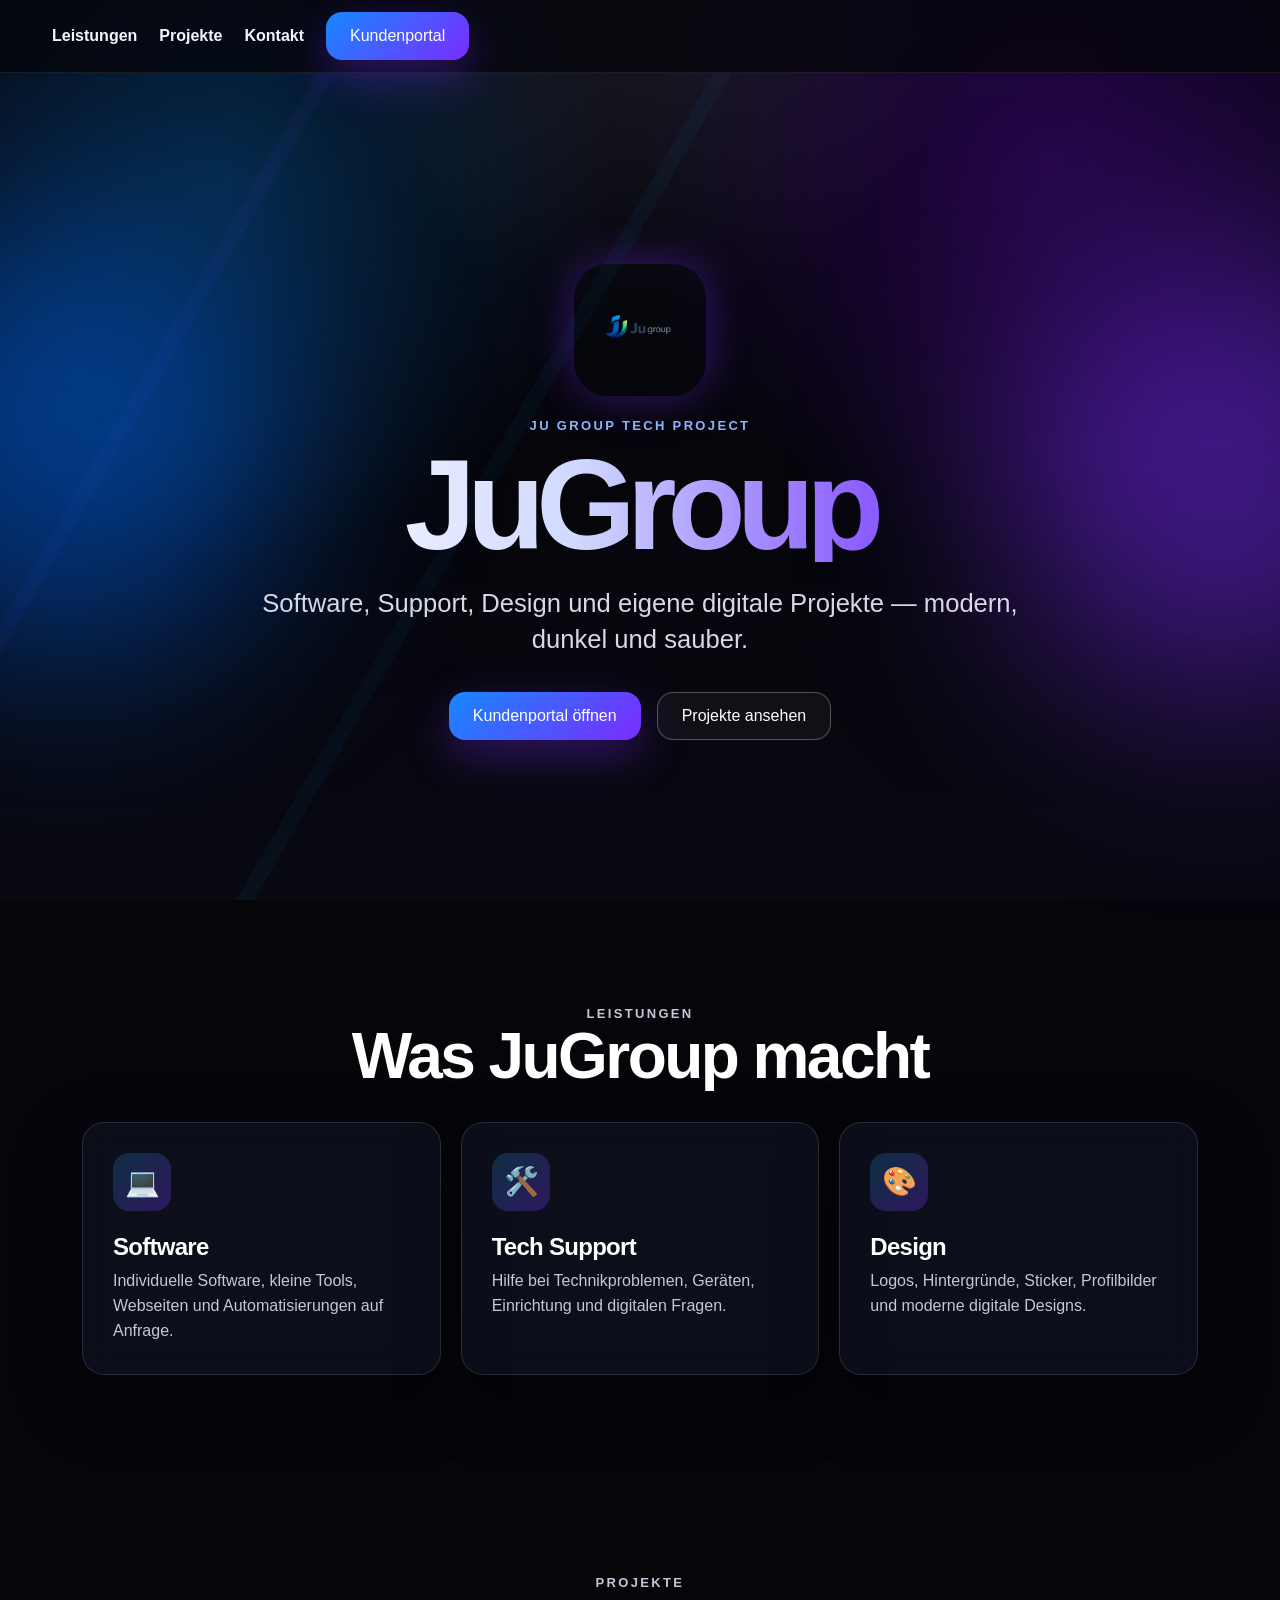
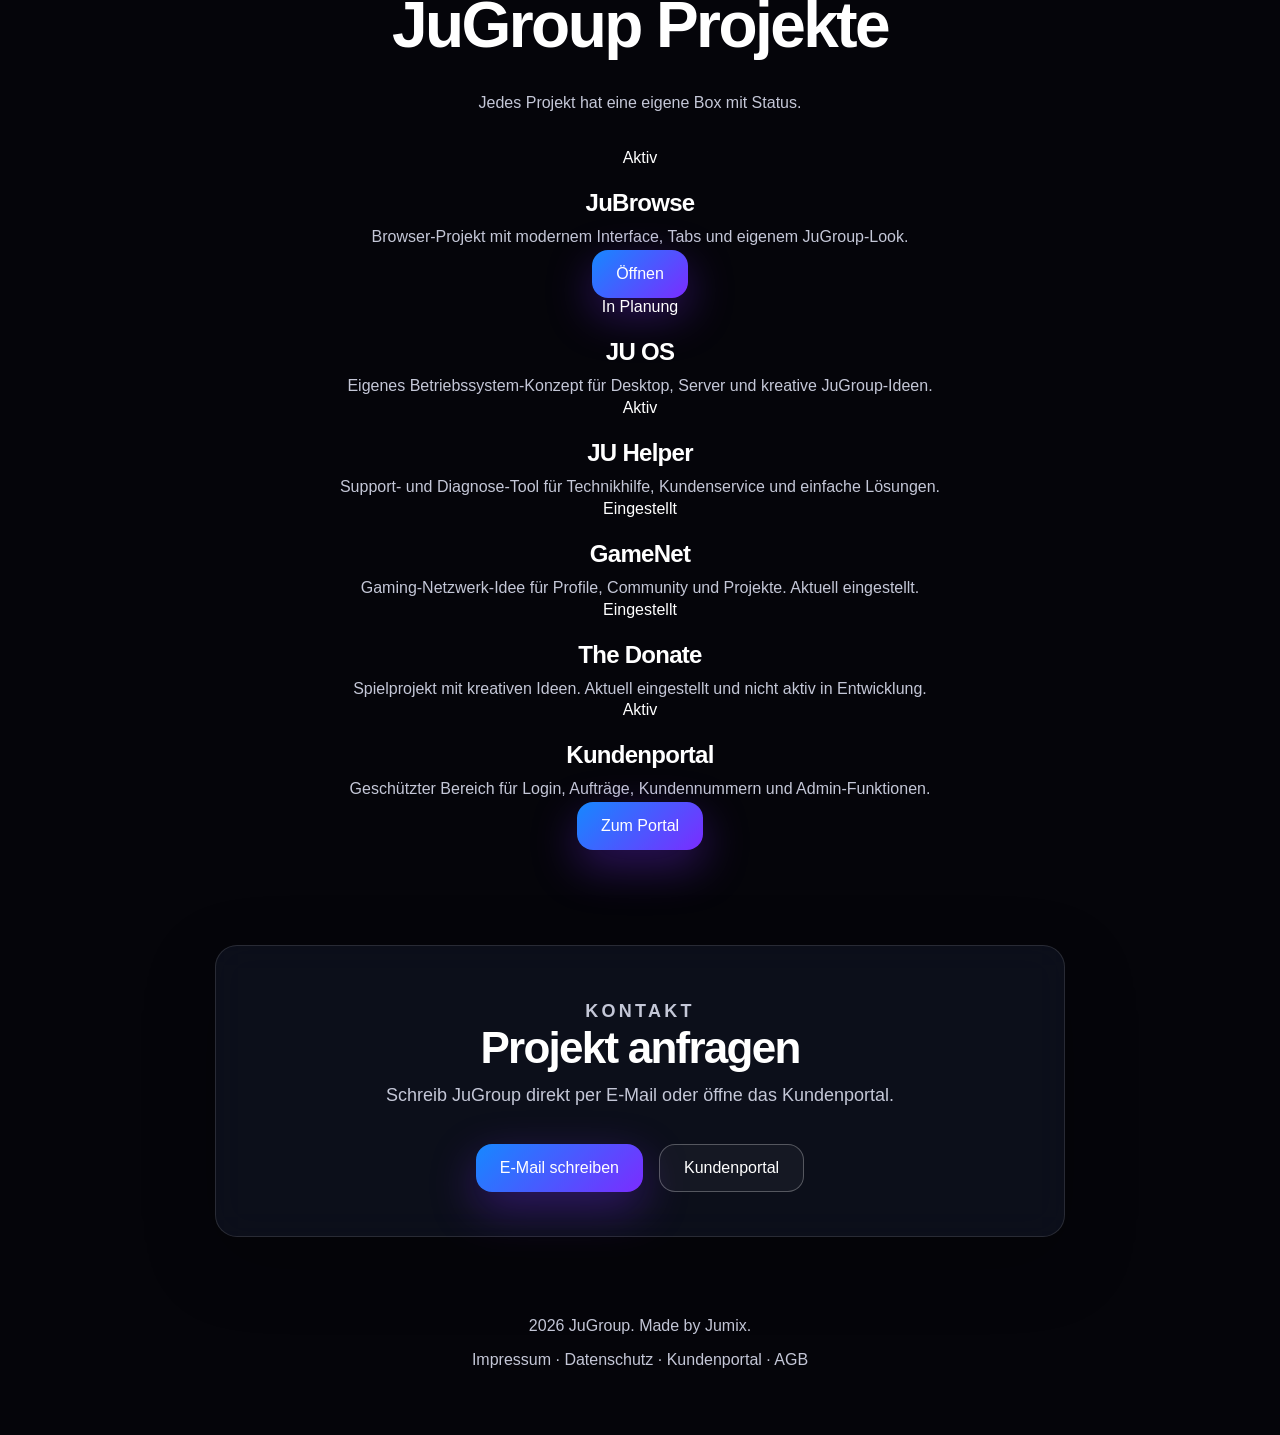
==== commit b56236ee: "Convert projects into individual boxes" ====
--- a/index.html
+++ b/index.html
@@ -15,7 +15,6 @@
     <nav>
       <a href="#services">Leistungen</a>
       <a href="#projects">Projekte</a>
-      <a href="#jubrowse">JuBrowse</a>
       <a href="#contact">Kontakt</a>
       <a class="download" href="kundenportal.html">Kundenportal</a>
     </nav>
@@ -52,49 +51,47 @@
       <div class="section-head reveal">
         <p class="eyebrow">Projekte</p>
         <h2>JuGroup Projekte</h2>
-        <p class="section-subtitle">Jedes Projekt bekommt einen eigenen Bereich, damit JuGroup nicht nur wie eine einzelne App wirkt.</p>
+        <p class="section-subtitle">Jedes Projekt hat eine eigene Box mit Status.</p>
       </div>
-    </section>
 
-    <section id="jubrowse" class="project-section reveal">
-      <p class="eyebrow">Browser-Projekt</p>
-      <h2>JuBrowse</h2>
-      <p>Ein eigenes Browser-Projekt von JuGroup mit modernem Interface, Tabs, Themes und Produkt-Look.</p>
-      <div class="actions">
-        <a class="button primary" href="https://jumix25.github.io/JuBrowse/">JuBrowse öffnen</a>
-      </div>
-    </section>
+      <div class="project-box-grid">
+        <article class="project-box reveal">
+          <span class="status-badge active">Aktiv</span>
+          <h3>JuBrowse</h3>
+          <p>Browser-Projekt mit modernem Interface, Tabs und eigenem JuGroup-Look.</p>
+          <a class="button primary" href="https://jumix25.github.io/JuBrowse/">Öffnen</a>
+        </article>
 
-    <section id="juos" class="project-section reveal">
-      <p class="eyebrow">OS-Konzept</p>
-      <h2>JU OS</h2>
-      <p>Ein eigenes Betriebssystem-Konzept für Desktop, Server und kreative JuGroup-Ideen.</p>
-    </section>
+        <article class="project-box reveal">
+          <span class="status-badge planned">In Planung</span>
+          <h3>JU OS</h3>
+          <p>Eigenes Betriebssystem-Konzept für Desktop, Server und kreative JuGroup-Ideen.</p>
+        </article>
 
-    <section id="juhelper" class="project-section reveal">
-      <p class="eyebrow">Support-Tool</p>
-      <h2>JU Helper</h2>
-      <p>Ein Tool-Konzept für Diagnose, Support, Kundenhilfe und schnelle technische Lösungen.</p>
-    </section>
+        <article class="project-box reveal">
+          <span class="status-badge active">Aktiv</span>
+          <h3>JU Helper</h3>
+          <p>Support- und Diagnose-Tool für Technikhilfe, Kundenservice und einfache Lösungen.</p>
+        </article>
 
-    <section id="gamenet" class="project-section reveal">
-      <p class="eyebrow">Gaming-Netzwerk</p>
-      <h2>GameNet</h2>
-      <p>Eine JuGroup-Idee für Gamer, Profile, Projekte und Community-Funktionen.</p>
-    </section>
+        <article class="project-box reveal">
+          <span class="status-badge stopped">Eingestellt</span>
+          <h3>GameNet</h3>
+          <p>Gaming-Netzwerk-Idee für Profile, Community und Projekte. Aktuell eingestellt.</p>
+        </article>
 
-    <section id="thedonate" class="project-section reveal">
-      <p class="eyebrow">Game-Projekt</p>
-      <h2>The Donate</h2>
-      <p>Ein eigenes Spielprojekt mit Fokus auf kreative Spielideen und Entwicklung.</p>
-    </section>
+        <article class="project-box reveal">
+          <span class="status-badge stopped">Eingestellt</span>
+          <h3>The Donate</h3>
+          <p>Spielprojekt mit kreativen Ideen. Aktuell eingestellt und nicht aktiv in Entwicklung.</p>
+        </article>
 
-    <section id="portal" class="project-section reveal">
-      <p class="eyebrow">Kundenbereich</p>
-      <h2>Kundenportal</h2>
-      <p>Der geschützte Bereich für Login, Aufträge, Kundennummern und Admin-Funktionen.</p>
-      <div class="actions">
-        <a class="button primary" href="kundenportal.html">Zum Kundenportal</a>
+        <article class="project-box reveal">
+          <span class="status-badge active">Aktiv</span>
+          <h3>Kundenportal</h3>
+          <p>Geschützter Bereich für Login, Aufträge, Kundennummern und Admin-Funktionen.</p>
+          <a class="button primary" href="kundenportal.html">Zum Portal</a>
+        </article>
       </div>
     </section>
 
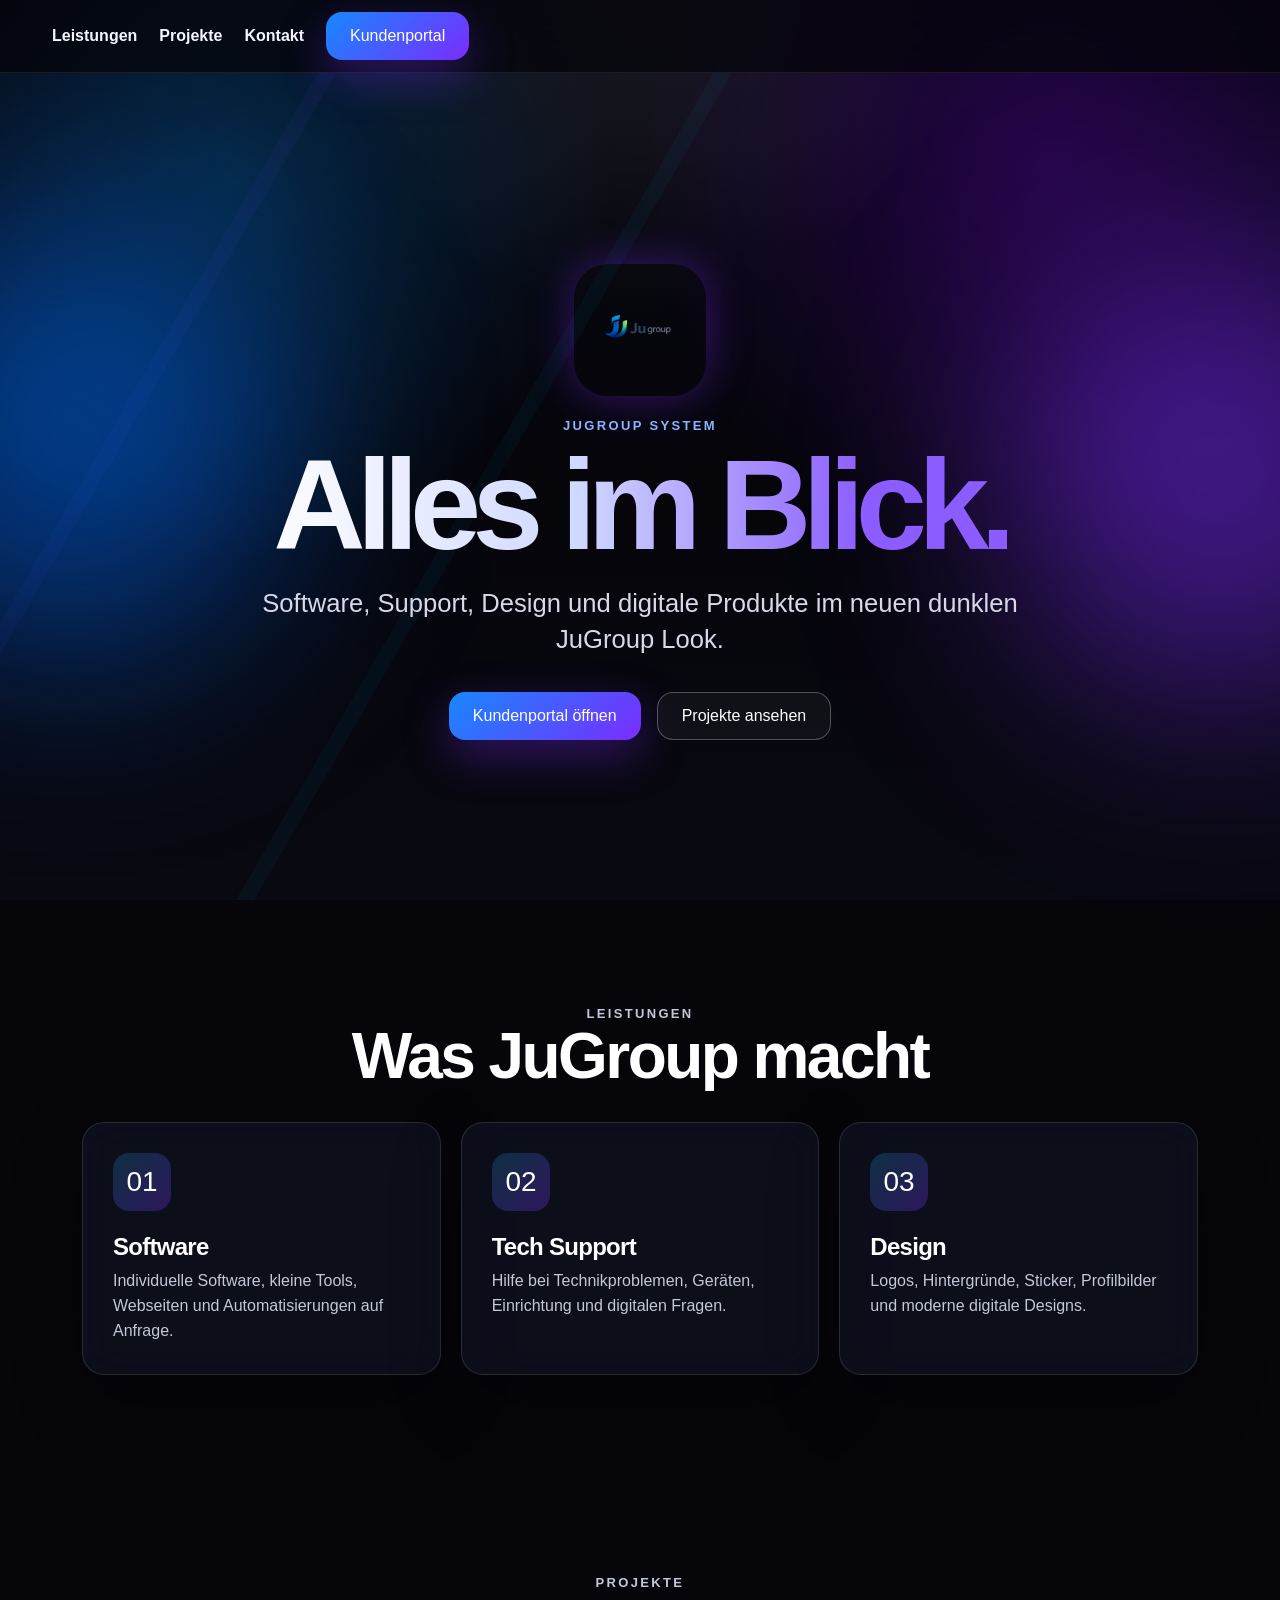
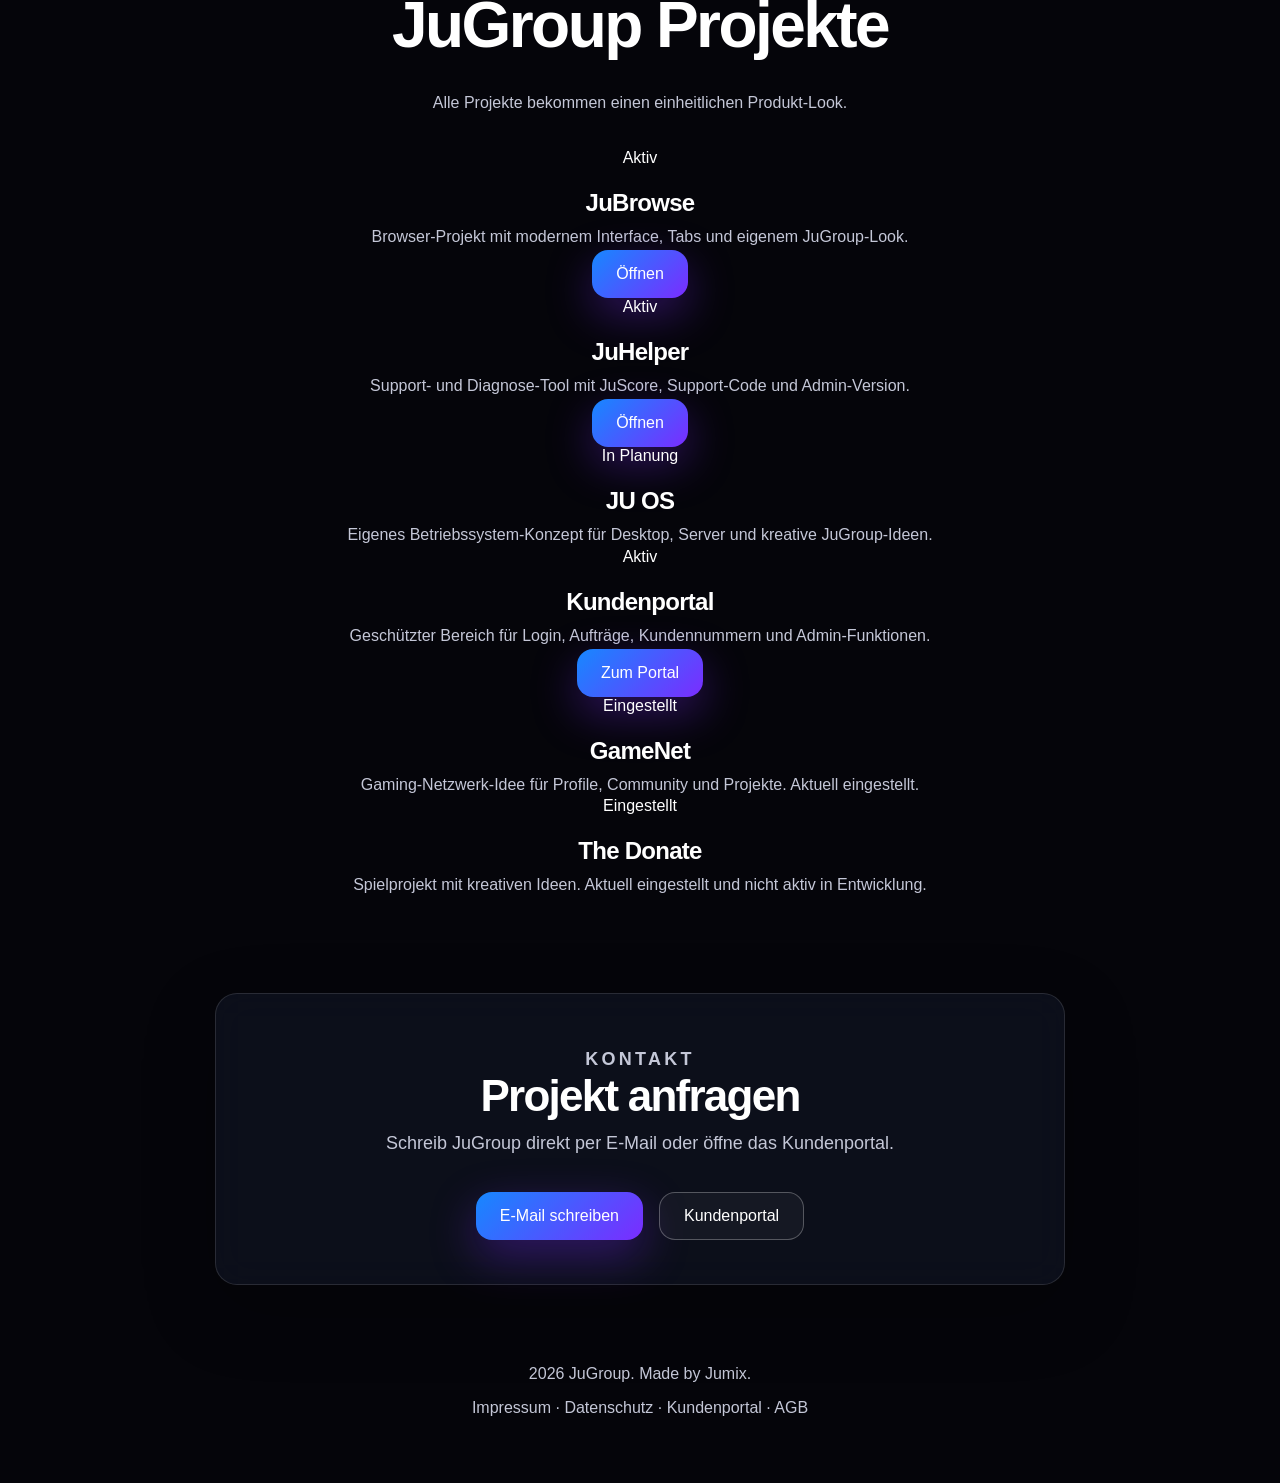
==== commit 40dfac5f: "JuHelper Button unter Projekte hinzufuegen" ====
--- a/index.html
+++ b/index.html
@@ -4,7 +4,7 @@
   <meta charset="UTF-8">
   <meta name="viewport" content="width=device-width, initial-scale=1.0">
   <title>JuGroup</title>
-  <link rel="stylesheet" href="style.css">
+  <link rel="stylesheet" href="style.css?v=20260607-2">
 </head>
 <body>
   <div class="noise"></div>
@@ -24,9 +24,9 @@
     <section class="hero">
       <div class="hero-inner reveal">
         <img src="logo.png" class="hero-logo" alt="JuGroup Logo">
-        <p class="eyebrow">Ju Group Tech Project</p>
-        <h1>JuGroup</h1>
-        <p class="subtitle">Software, Support, Design und eigene digitale Projekte — modern, dunkel und sauber.</p>
+        <p class="eyebrow">JuGroup System</p>
+        <h1>Alles im Blick.</h1>
+        <p class="subtitle">Software, Support, Design und digitale Produkte im neuen dunklen JuGroup Look.</p>
         <div class="actions hero-actions">
           <a class="button primary" href="kundenportal.html">Kundenportal öffnen</a>
           <a class="button ghost secondary" href="#projects">Projekte ansehen</a>
@@ -41,9 +41,9 @@
       </div>
 
       <div class="cards grid">
-        <article class="card reveal"><span>💻</span><h3>Software</h3><p>Individuelle Software, kleine Tools, Webseiten und Automatisierungen auf Anfrage.</p></article>
-        <article class="card reveal"><span>🛠️</span><h3>Tech Support</h3><p>Hilfe bei Technikproblemen, Geräten, Einrichtung und digitalen Fragen.</p></article>
-        <article class="card reveal"><span>🎨</span><h3>Design</h3><p>Logos, Hintergründe, Sticker, Profilbilder und moderne digitale Designs.</p></article>
+        <article class="card reveal"><span>01</span><h3>Software</h3><p>Individuelle Software, kleine Tools, Webseiten und Automatisierungen auf Anfrage.</p></article>
+        <article class="card reveal"><span>02</span><h3>Tech Support</h3><p>Hilfe bei Technikproblemen, Geräten, Einrichtung und digitalen Fragen.</p></article>
+        <article class="card reveal"><span>03</span><h3>Design</h3><p>Logos, Hintergründe, Sticker, Profilbilder und moderne digitale Designs.</p></article>
       </div>
     </section>
 
@@ -51,7 +51,7 @@
       <div class="section-head reveal">
         <p class="eyebrow">Projekte</p>
         <h2>JuGroup Projekte</h2>
-        <p class="section-subtitle">Jedes Projekt hat eine eigene Box mit Status.</p>
+        <p class="section-subtitle">Alle Projekte bekommen einen einheitlichen Produkt-Look.</p>
       </div>
 
       <div class="project-box-grid">
@@ -63,6 +63,13 @@
         </article>
 
         <article class="project-box reveal">
+          <span class="status-badge active">Aktiv</span>
+          <h3>JuHelper</h3>
+          <p>Support- und Diagnose-Tool mit JuScore, Support-Code und Admin-Version.</p>
+          <a class="button primary" href="https://github.com/jumix25/JuHelper" target="_blank" rel="noopener">Öffnen</a>
+        </article>
+
+        <article class="project-box reveal">
           <span class="status-badge planned">In Planung</span>
           <h3>JU OS</h3>
           <p>Eigenes Betriebssystem-Konzept für Desktop, Server und kreative JuGroup-Ideen.</p>
@@ -70,8 +77,9 @@
 
         <article class="project-box reveal">
           <span class="status-badge active">Aktiv</span>
-          <h3>JU Helper</h3>
-          <p>Support- und Diagnose-Tool für Technikhilfe, Kundenservice und einfache Lösungen.</p>
+          <h3>Kundenportal</h3>
+          <p>Geschützter Bereich für Login, Aufträge, Kundennummern und Admin-Funktionen.</p>
+          <a class="button primary" href="kundenportal.html">Zum Portal</a>
         </article>
 
         <article class="project-box reveal">
@@ -84,13 +92,6 @@
           <span class="status-badge stopped">Eingestellt</span>
           <h3>The Donate</h3>
           <p>Spielprojekt mit kreativen Ideen. Aktuell eingestellt und nicht aktiv in Entwicklung.</p>
-        </article>
-
-        <article class="project-box reveal">
-          <span class="status-badge active">Aktiv</span>
-          <h3>Kundenportal</h3>
-          <p>Geschützter Bereich für Login, Aufträge, Kundennummern und Admin-Funktionen.</p>
-          <a class="button primary" href="kundenportal.html">Zum Portal</a>
         </article>
       </div>
     </section>
@@ -116,4 +117,4 @@
     </p>
   </footer>
 </body>
-</html>
+</html>
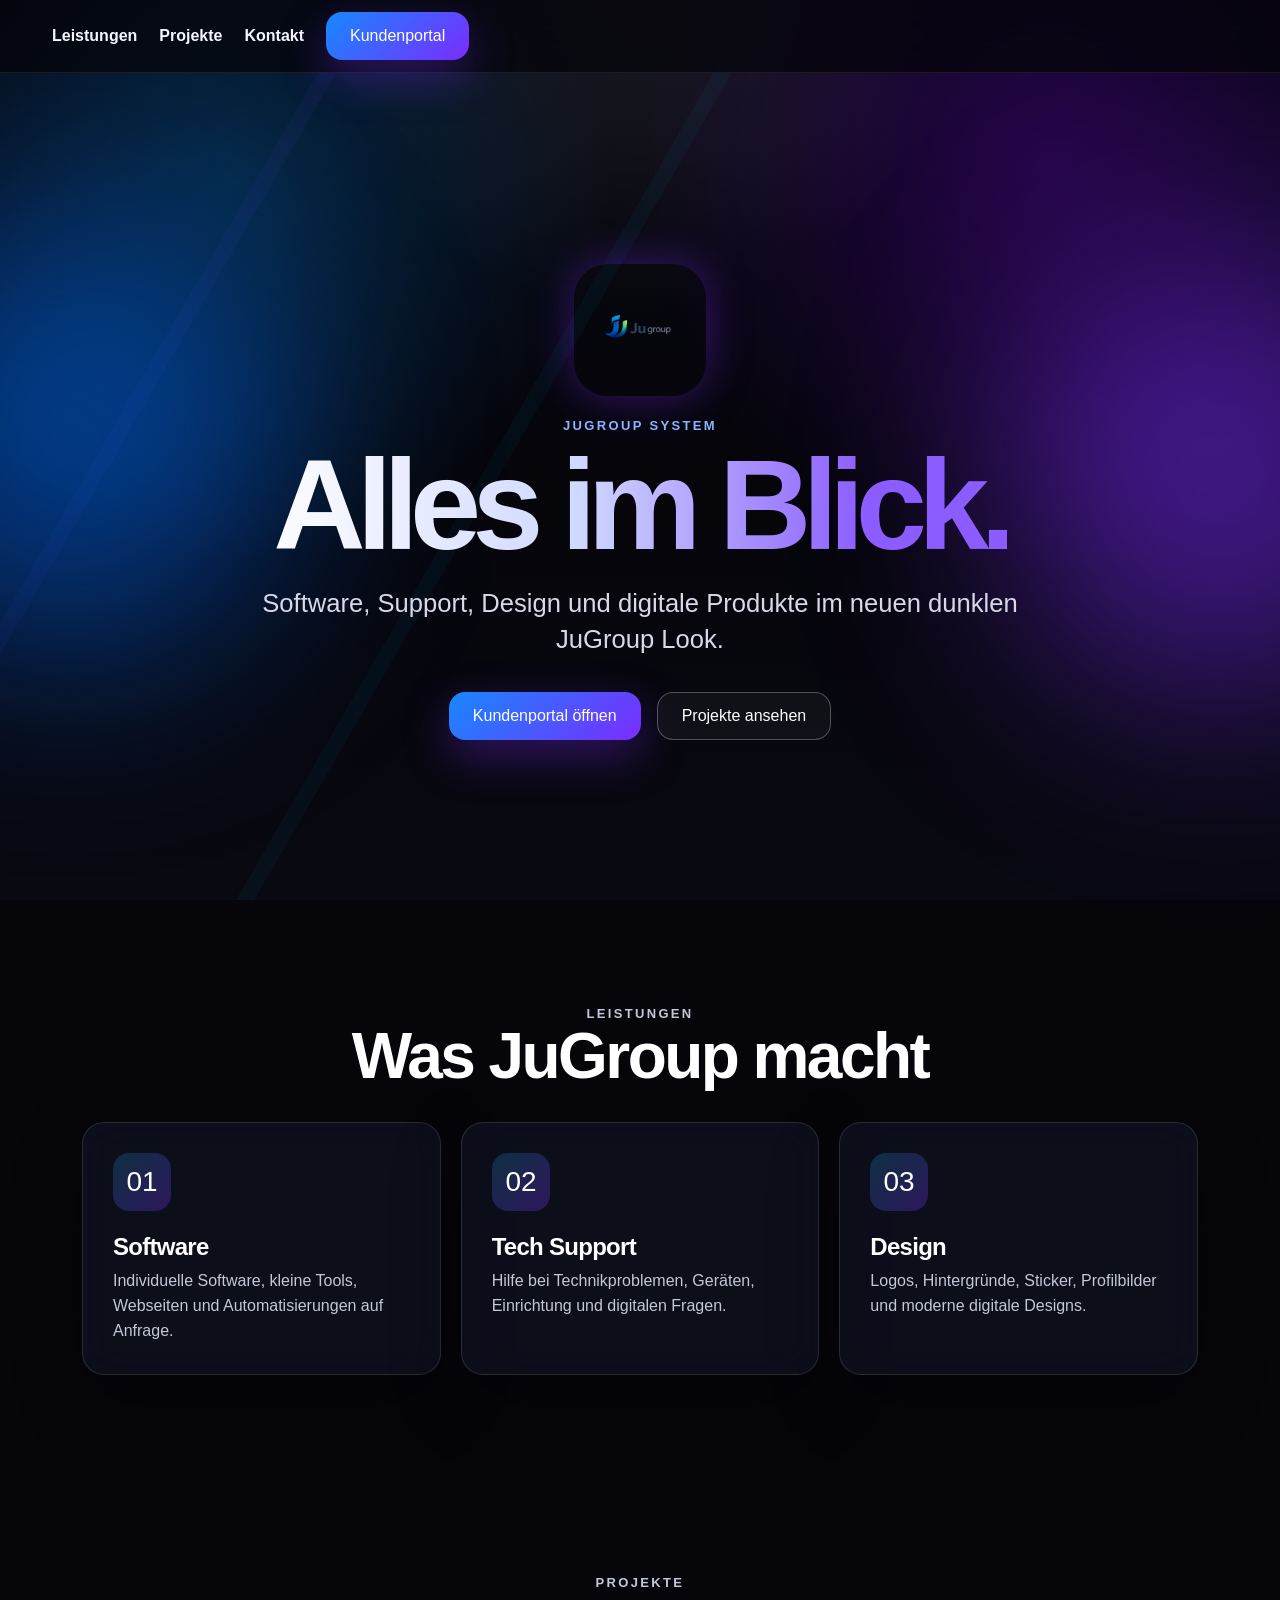
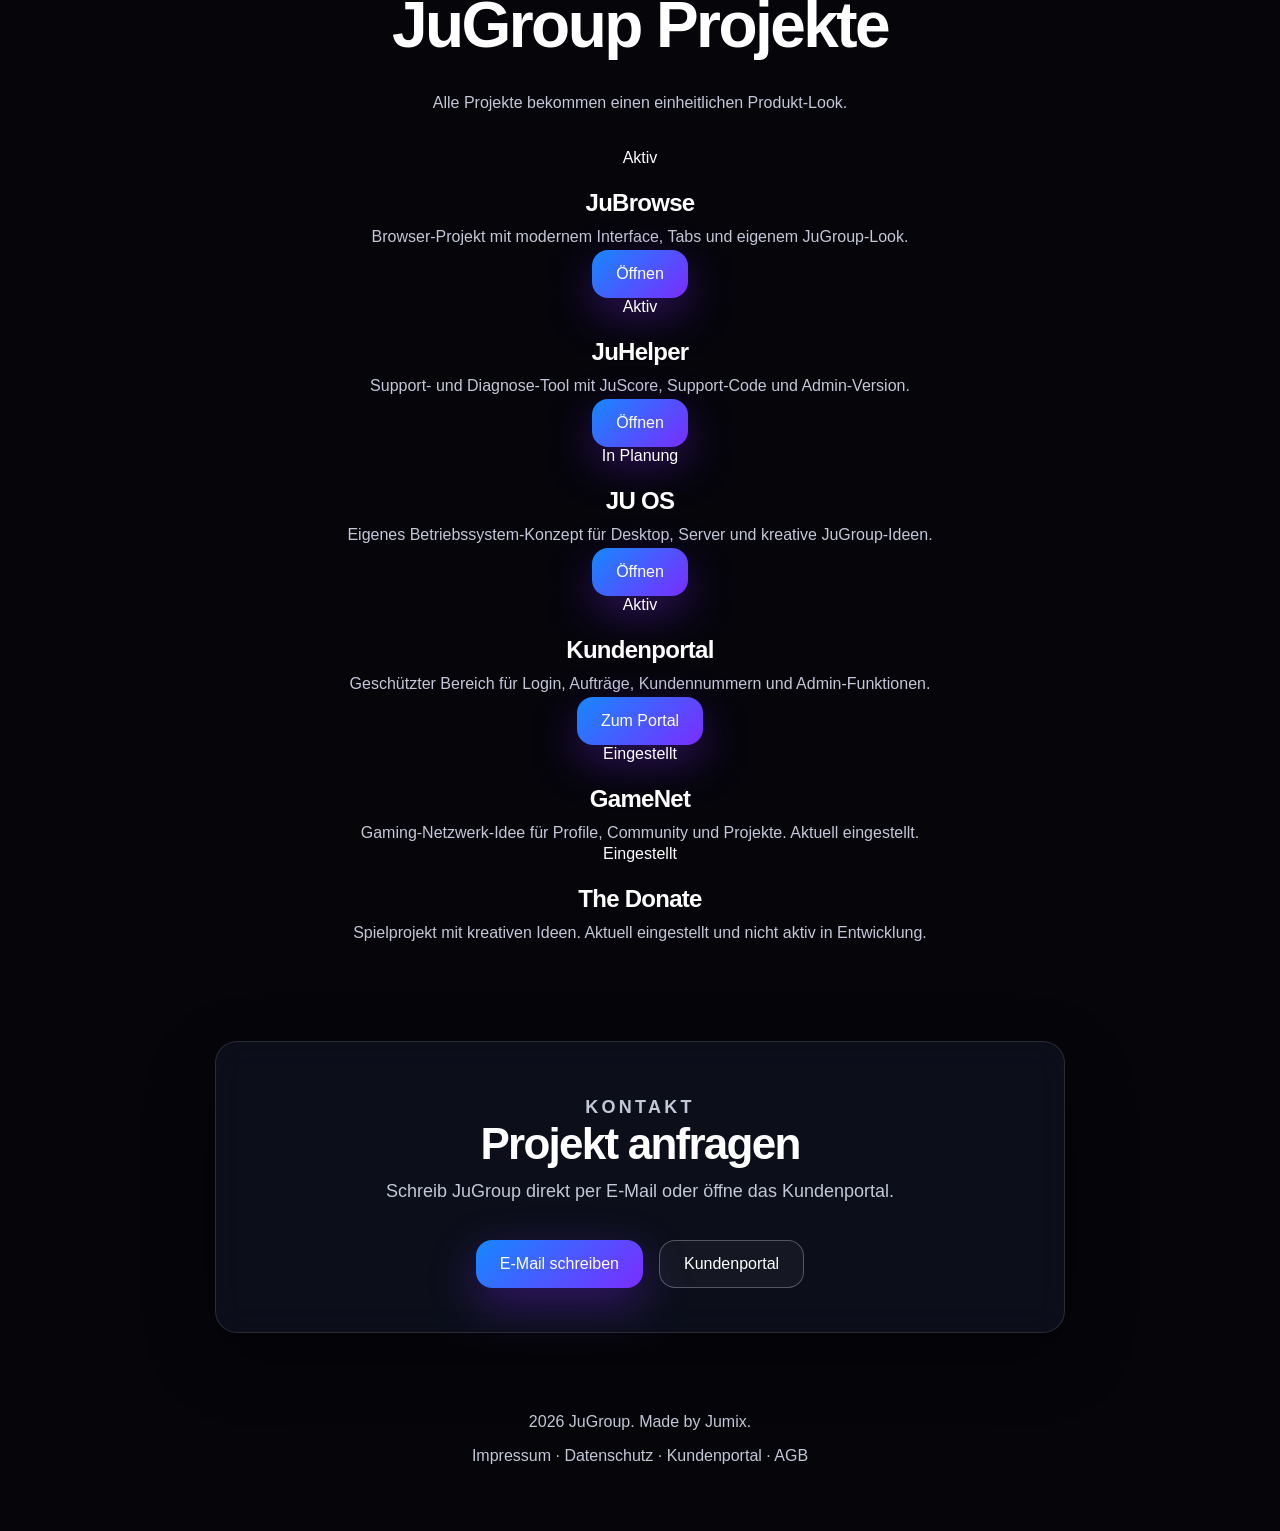
==== commit b12e6f1b: "Add JuOS project link" ====
--- a/index.html
+++ b/index.html
@@ -73,6 +73,7 @@
           <span class="status-badge planned">In Planung</span>
           <h3>JU OS</h3>
           <p>Eigenes Betriebssystem-Konzept für Desktop, Server und kreative JuGroup-Ideen.</p>
+          <a class="button primary" href="https://jumix25.github.io/JuOs" target="_blank" rel="noopener">Öffnen</a>
         </article>
 
         <article class="project-box reveal">
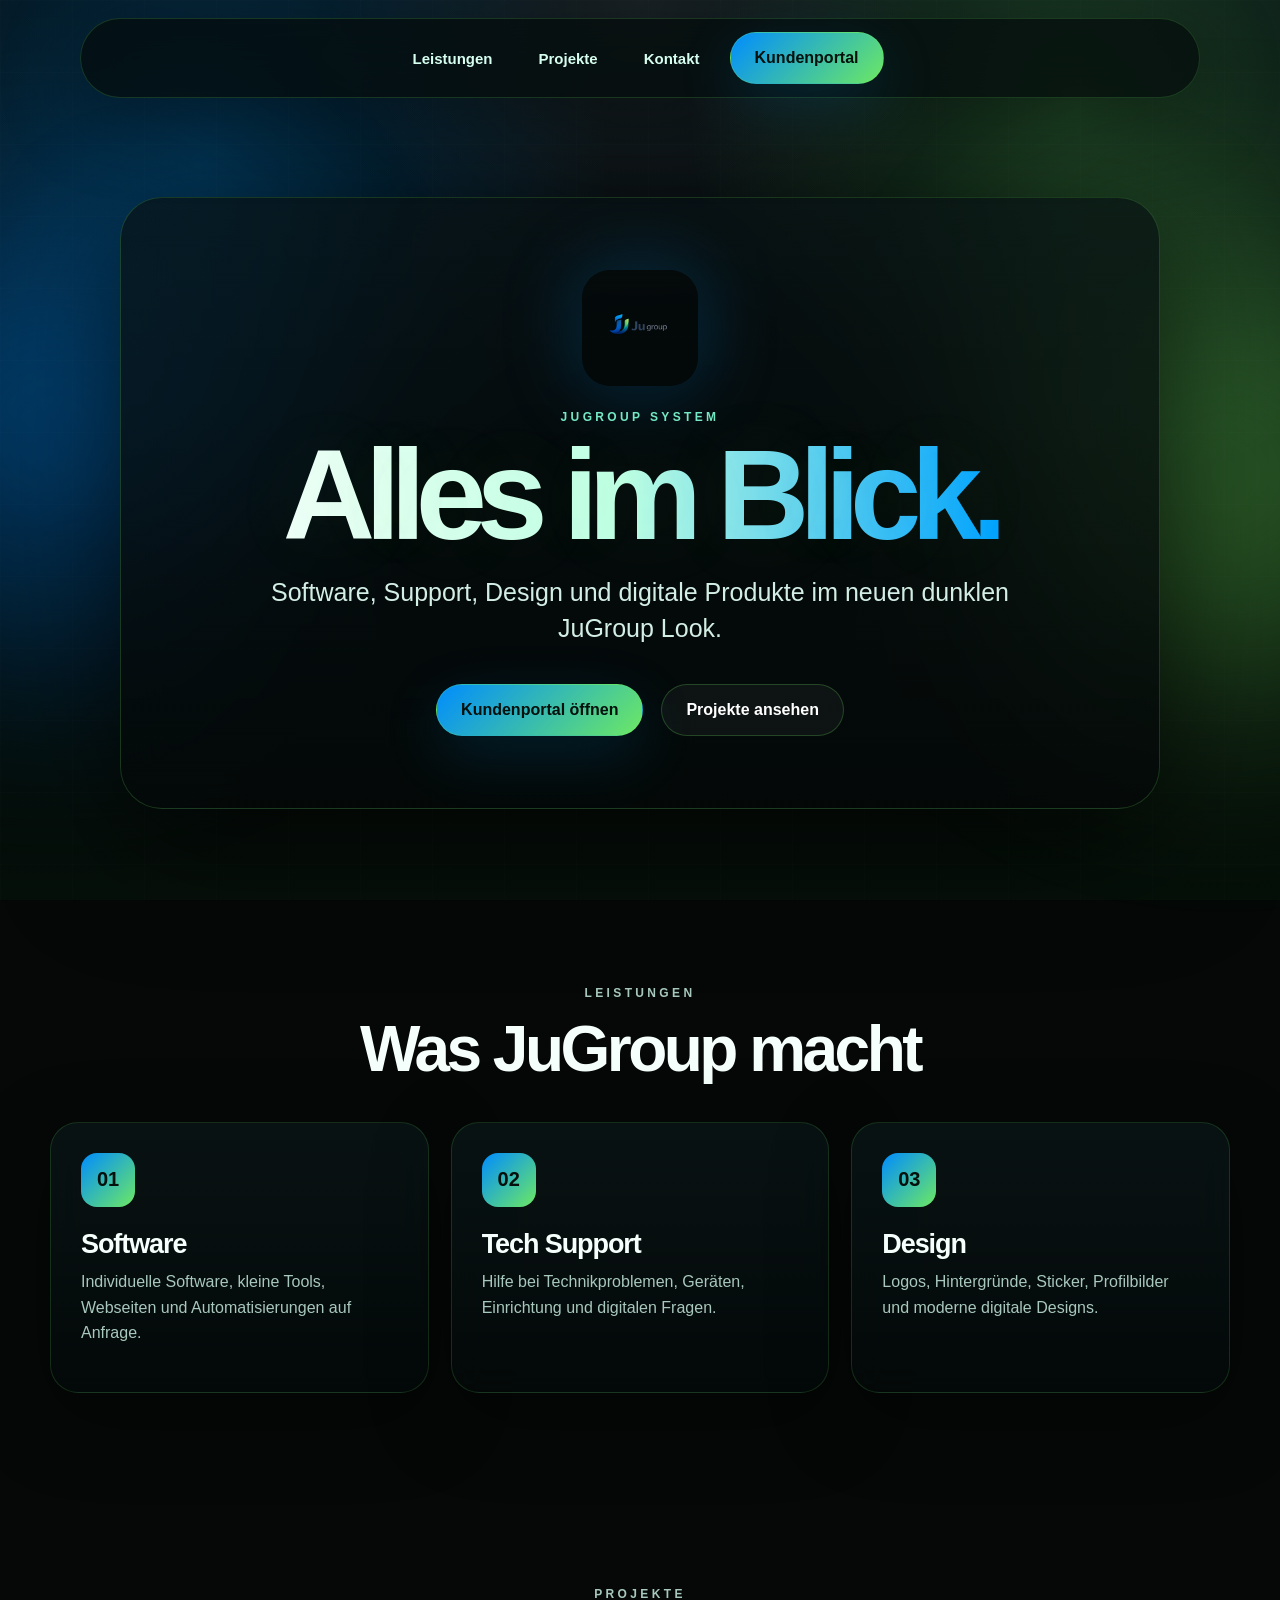
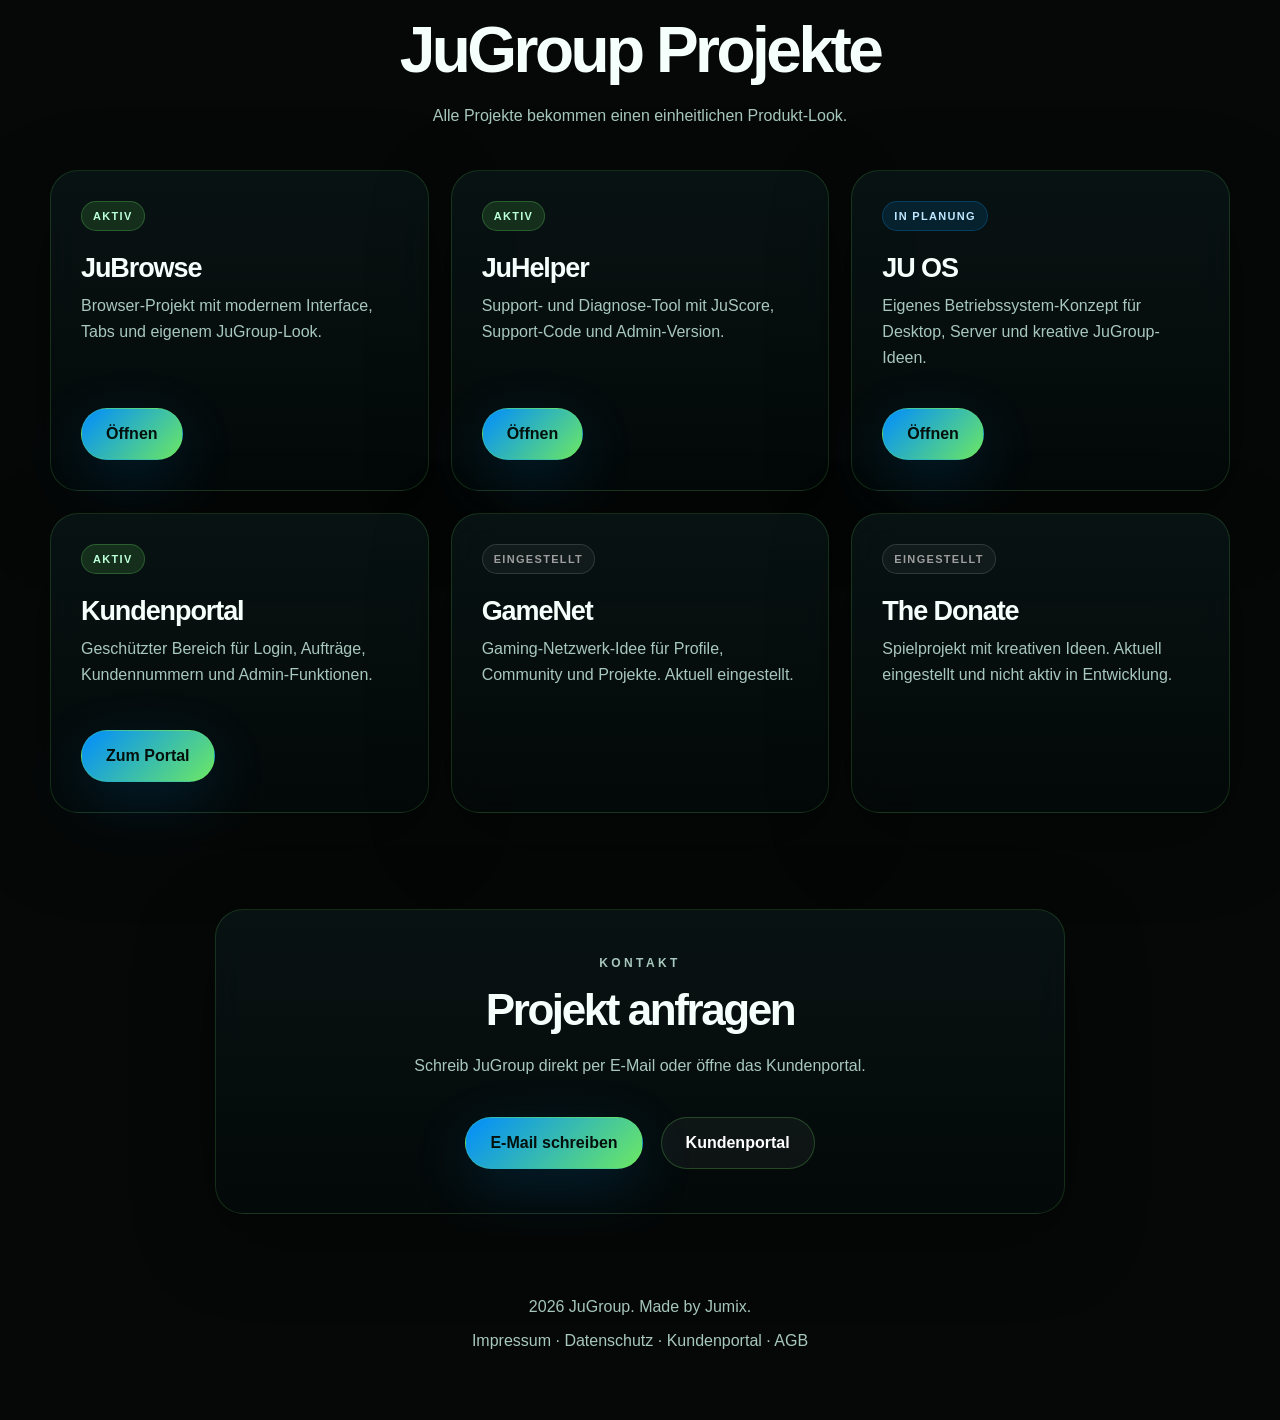
==== commit 2785ff09: "Add WebCatalog and PWA metadata" ====
--- a/index.html
+++ b/index.html
@@ -3,7 +3,17 @@
 <head>
   <meta charset="UTF-8">
   <meta name="viewport" content="width=device-width, initial-scale=1.0">
+  <meta name="description" content="JuGroup entwickelt moderne Software, Support-Lösungen, Design und digitale Produkte.">
+  <meta name="theme-color" content="#050505">
+  <meta name="application-name" content="JuGroup">
+  <meta name="apple-mobile-web-app-title" content="JuGroup">
+  <meta name="apple-mobile-web-app-capable" content="yes">
+  <meta name="apple-mobile-web-app-status-bar-style" content="black-translucent">
+  <meta name="mobile-web-app-capable" content="yes">
   <title>JuGroup</title>
+  <link rel="manifest" href="manifest.webmanifest">
+  <link rel="icon" href="logo.png" type="image/png">
+  <link rel="apple-touch-icon" href="logo.png">
   <link rel="stylesheet" href="style.css?v=20260607-2">
 </head>
 <body>
@@ -117,5 +127,13 @@
       <a href="agb.html">AGB</a>
     </p>
   </footer>
+
+  <script>
+    if ("serviceWorker" in navigator) {
+      window.addEventListener("load", () => {
+        navigator.serviceWorker.register("sw.js").catch(() => {});
+      });
+    }
+  </script>
 </body>
-</html>+</html>
--- a/style.css
+++ b/style.css
@@ -1 +1 @@
-*{box-sizing:border-box}html{scroll-behavior:smooth}body{margin:0;font-family:Arial,Helvetica,sans-serif;background:#05050a;color:#fff;overflow-x:hidden;min-height:100vh}body:before{content:"";position:fixed;inset:0;z-index:-3;background:radial-gradient(circle at 18% 20%,rgba(0,153,255,.22),transparent 30%),radial-gradient(circle at 82% 18%,rgba(132,0,255,.24),transparent 32%),linear-gradient(180deg,#070711,#05050a 55%,#090912)}body:after{content:"";position:fixed;inset:0;z-index:-2;background:linear-gradient(120deg,transparent 0 20%,rgba(105,69,255,.08) 20% 21%,transparent 21% 42%,rgba(0,194,255,.06) 42% 43%,transparent 43%);opacity:.75}.noise,.orb{position:fixed;pointer-events:none}.noise{inset:0;z-index:-1;background:radial-gradient(circle at center top,rgba(255,255,255,.08),transparent 30%)}.orb{width:440px;height:440px;border-radius:999px;filter:blur(105px);opacity:.5;z-index:-1}.orb-a{left:-150px;top:220px;background:#006dff}.orb-b{right:-160px;top:260px;background:#7c2cff}a{color:inherit;text-decoration:none}.navbar{min-height:72px;padding:12px 52px;display:flex;align-items:center;justify-content:space-between;position:sticky;top:0;z-index:10;background:rgba(5,5,10,.74);border-bottom:1px solid rgba(255,255,255,.08);backdrop-filter:blur(18px)}.brand{display:flex;align-items:center;gap:14px;font-size:25px;font-weight:900;letter-spacing:-.03em}.logo-image,.brand-logo{width:48px;height:48px;border-radius:14px;object-fit:contain;display:block;box-shadow:0 0 28px rgba(111,76,255,.45)}nav{display:flex;align-items:center;gap:22px;flex-wrap:wrap;justify-content:flex-end}nav a{color:#f5f5ff;text-decoration:none;font-weight:800;transition:.2s}nav a:hover{color:#9b8cff}.download,.button{display:inline-flex;align-items:center;justify-content:center;text-decoration:none;border:0;border-radius:16px;min-height:48px;padding:14px 24px;font-weight:900;color:white;background:linear-gradient(135deg,#1688ff,#7b2cff);box-shadow:0 16px 45px rgba(123,44,255,.35);transition:.2s;cursor:pointer;font:inherit}.button.primary{background:linear-gradient(135deg,#1688ff,#7b2cff);color:white}.button.secondary,.button.ghost{background:rgba(255,255,255,.04);border:1px solid rgba(255,255,255,.28);box-shadow:none;color:white}.download:hover,.button:hover{transform:translateY(-3px);filter:brightness(1.1)}main{width:min(1220px,100%);margin:0 auto}.hero{min-height:calc(100vh - 72px);display:flex;align-items:center;justify-content:center;text-align:center;padding:82px 24px 52px}.hero-window,.hero-inner{max-width:980px;margin:0 auto}.hero-window{width:min(980px,100%);background:transparent;border:0;box-shadow:none;backdrop-filter:none;padding:0}.hero-logo{width:132px;height:132px;border-radius:34px;object-fit:contain;display:block;margin:0 auto 22px;box-shadow:0 0 45px rgba(123,44,255,.42)}.eyebrow{margin:0 0 14px;color:#8ab4ff;text-transform:uppercase;letter-spacing:.18em;font-size:13px;font-weight:900}h1,h2,h3,p{margin-top:0}h1{font-size:clamp(70px,10vw,136px);line-height:.9;letter-spacing:-.07em;margin:0;background:linear-gradient(90deg,#fff,#cfd8ff 42%,#8b5cff 80%);-webkit-background-clip:text;background-clip:text;color:transparent}h2{font-size:clamp(38px,5vw,66px);line-height:1;letter-spacing:-.04em;margin:0 0 34px}h3{font-size:24px;margin:22px 0 8px;letter-spacing:-.03em}.hero-window p,.subtitle{max-width:760px;margin:24px auto 0;color:#d8d8e8;font-size:clamp(20px,2vw,27px);line-height:1.4}.hero-actions,.actions{display:flex;justify-content:center;gap:16px;flex-wrap:wrap;margin-top:34px}.preview-section{padding:0 44px 90px}.browser{max-width:1140px;margin:0 auto;border-radius:24px;overflow:hidden;background:rgba(12,14,25,.82);border:1px solid rgba(255,255,255,.16);box-shadow:0 35px 120px rgba(0,0,0,.58),0 0 70px rgba(123,44,255,.22)}.browser-top{height:58px;background:rgba(18,20,31,.95);display:flex;align-items:center;gap:14px;padding:0 18px;border-bottom:1px solid rgba(255,255,255,.08)}.traffic{display:flex;gap:9px}.traffic span{width:13px;height:13px;border-radius:50%}.traffic span:nth-child(1){background:#ff5f57}.traffic span:nth-child(2){background:#ffbd2e}.traffic span:nth-child(3){background:#28c840}.address{flex:1;text-align:left;background:#090b13;border:1px solid rgba(255,255,255,.08);border-radius:14px;color:#9ca3af;padding:12px 16px}.mode{background:#24243a;border-radius:12px;padding:10px 14px;color:#ddd}.browser-tabs{display:flex;align-items:center;gap:8px;padding:12px 18px;background:rgba(8,9,16,.84);border-bottom:1px solid rgba(255,255,255,.08);overflow:auto}.tab,.plus{background:#1d2030;border:1px solid rgba(255,255,255,.08);border-radius:12px;padding:10px 16px;color:#dbe1ff;font-weight:800;white-space:nowrap}.tab.active{background:#2d2b48}.browser-screen{min-height:350px;padding:70px 30px;text-align:center;background:radial-gradient(circle at 50% 0%,rgba(123,44,255,.26),transparent 32%),linear-gradient(180deg,rgba(14,18,34,.92),rgba(8,10,18,.97))}.browser-screen h2{font-size:54px;margin:0 0 10px}.browser-screen p{font-size:20px;color:#c6c8d7}.shortcut-grid{display:grid;grid-template-columns:repeat(4,minmax(110px,1fr));gap:14px;max-width:620px;margin:35px auto 0}.shortcut-grid div{padding:20px 12px;border-radius:18px;background:rgba(255,255,255,.07);border:1px solid rgba(255,255,255,.13);font-weight:900}.section{padding:95px 52px;text-align:center}.section-head{margin-bottom:34px}.cards,.grid,.download-grid{display:grid;grid-template-columns:repeat(3,1fr);gap:20px;max-width:1220px;margin:0 auto}.download-grid{grid-template-columns:repeat(2,minmax(240px,1fr));max-width:760px}.card,.download-card,.timeline div,.status,.contact,.hero-card,.project-card,.steps,.portal-auth,.portal-content,.portal-admin,.portal-password,.portal-admin-code,.portal-database{background:rgba(15,18,31,.78);border:1px solid rgba(255,255,255,.12);border-radius:22px;box-shadow:0 24px 70px rgba(0,0,0,.25);backdrop-filter:blur(18px)}.card,.download-card{padding:30px;text-align:left}.card span,.download-card span{display:flex;align-items:center;justify-content:center;width:58px;height:58px;border-radius:16px;background:linear-gradient(135deg,rgba(34,199,255,.18),rgba(123,44,255,.3));font-size:28px}.card p,.download-card p,.project-card p,.section p{color:#c4c7d7;line-height:1.55;margin:8px 0 0}.project-card{padding:30px;display:flex;align-items:center;justify-content:space-between;gap:24px}.project-label{font-size:13px!important;text-transform:uppercase;letter-spacing:.16em;font-weight:900;color:#8ab4ff!important}.split{display:grid;grid-template-columns:.85fr 1.15fr;gap:26px;align-items:center}.steps{list-style:none;padding:18px;margin:0}.steps li{display:flex;gap:16px;padding:18px;border-bottom:1px solid rgba(255,255,255,.12);color:#c4c7d7}.steps li:last-child{border-bottom:none}.steps span{color:#fff;font-weight:900}.timeline{display:grid;grid-template-columns:repeat(6,1fr);gap:14px;max-width:1220px;margin:0 auto}.timeline div{padding:24px;text-align:left;display:flex;gap:12px;flex-direction:column}.timeline strong{font-size:24px}.timeline span{color:#c4c7d7}.timeline .current{border-color:#8b5cf6;box-shadow:0 0 50px rgba(123,44,255,.25)}.contact,.status{max-width:850px;margin:0 auto 50px;padding:44px;text-align:center}.status h2,.contact h2{font-size:44px;margin:0 0 12px}.status p,.contact p{color:#c4c7d7;font-size:18px}.portal-auth,.portal-content,.portal-admin,.portal-password,.portal-admin-code,.portal-database{max-width:720px;margin:28px auto;padding:28px;text-align:left}.portal-form{display:grid;gap:14px;margin:28px auto;max-width:520px;text-align:left}.portal-form label{display:grid;gap:8px;color:#c4c7d7;font-weight:900}.portal-form input,.portal-form textarea,.portal-form select{width:100%;min-height:52px;border:1px solid rgba(255,255,255,.14);border-radius:16px;background:#090b13;color:#fff;padding:0 14px;font:inherit}.portal-form input:focus,.portal-form textarea:focus,.portal-form select:focus{outline:2px solid rgba(123,44,255,.55);border-color:#8b5cf6}.portal-form textarea{min-height:120px;padding:14px;resize:vertical}.portal-entry{display:grid;gap:6px;border:1px solid rgba(255,255,255,.12);border-radius:18px;background:rgba(255,255,255,.05);padding:16px;margin-bottom:12px;text-align:left}.portal-entry span{color:#c4c7d7}footer{width:min(1120px,calc(100% - 32px));margin:0 auto;padding:30px 0 50px;color:#c4c7d7;text-align:center}.reveal{opacity:1!important;transform:none!important;transition:.7s ease}.reveal.visible{opacity:1;transform:translateY(0)}@media(max-width:950px){.navbar{padding:14px 22px;align-items:flex-start;flex-direction:column;gap:14px}.navbar nav{display:flex;gap:12px}.hero{padding-top:70px}.preview-section,.section{padding-left:20px;padding-right:20px}.cards,.grid,.timeline,.download-grid{grid-template-columns:1fr}.shortcut-grid{grid-template-columns:repeat(2,1fr)}.browser-screen h2{font-size:38px}.hero-logo{width:108px;height:108px}.project-card{align-items:flex-start;flex-direction:column}}+*{box-sizing:border-box}html{scroll-behavior:smooth}body{margin:0;font-family:Arial,Helvetica,sans-serif;background:#050807;color:#f5fffb;overflow-x:hidden;min-height:100vh}body:before{content:"";position:fixed;inset:0;z-index:-3;background:radial-gradient(circle at 16% 18%,rgba(0,153,255,.24),transparent 31%),radial-gradient(circle at 84% 12%,rgba(109,232,99,.22),transparent 29%),linear-gradient(180deg,#061014,#030504 58%,#06100a)}body:after{content:"";position:fixed;inset:0;z-index:-2;background-image:linear-gradient(rgba(255,255,255,.04) 1px,transparent 1px),linear-gradient(90deg,rgba(255,255,255,.04) 1px,transparent 1px);background-size:72px 72px;opacity:.38}.noise,.orb{position:fixed;pointer-events:none}.noise{inset:0;z-index:-1;background:radial-gradient(circle at center top,rgba(255,255,255,.08),transparent 30%)}.orb{width:430px;height:430px;border-radius:999px;filter:blur(115px);opacity:.38;z-index:-1}.orb-a{left:-160px;top:220px;background:#008cff}.orb-b{right:-160px;top:260px;background:#6de863}a{color:inherit;text-decoration:none}main{width:min(1180px,calc(100% - 32px));margin:0 auto}.navbar{position:sticky;top:18px;z-index:10;width:min(1120px,calc(100% - 28px));min-height:74px;margin:18px auto 0;padding:13px 18px;display:flex;align-items:center;justify-content:center;gap:18px;background:rgba(5,12,12,.76);border:1px solid rgba(109,232,99,.18);border-radius:999px;box-shadow:0 18px 80px rgba(0,0,0,.36);backdrop-filter:blur(22px)}.centered-navbar{justify-content:center}.navbar .brand{display:flex;align-items:center;gap:12px;font-size:20px;font-weight:900}.navbar .logo-image{width:44px!important;height:44px!important;max-width:44px!important;max-height:44px!important;object-fit:contain;border-radius:13px;box-shadow:0 0 30px rgba(0,153,255,.28)}nav{display:flex;align-items:center;justify-content:center;gap:14px;flex-wrap:wrap;width:100%}nav a{padding:12px 16px;border-radius:999px;color:#d7fff0;font-size:15px;font-weight:800;transition:.2s;text-align:center}nav a:hover{background:rgba(109,232,99,.1);color:#fff}.download,.button{display:inline-flex;align-items:center;justify-content:center;min-height:52px;padding:14px 24px;border-radius:999px;border:1px solid rgba(109,232,99,.24);font:inherit;font-weight:900;cursor:pointer;transition:.2s}.download,.button.primary{background:linear-gradient(135deg,#008cff,#6de863);color:#03100c;box-shadow:0 18px 60px rgba(0,153,255,.16)}.button.ghost,.button.secondary{background:rgba(255,255,255,.045);color:#fff;box-shadow:none}.button:hover,.download:hover{transform:translateY(-3px);filter:brightness(1.08)}.hero{min-height:calc(100vh - 110px);display:grid;place-items:center;padding:72px 0 52px;text-align:center}.hero-inner,.hero-window{position:relative;width:100%;max-width:1040px;margin:auto;padding:72px 46px;background:linear-gradient(180deg,rgba(8,18,20,.72),rgba(4,8,8,.82));border:1px solid rgba(109,232,99,.2);border-radius:42px;box-shadow:0 40px 120px rgba(0,0,0,.55);backdrop-filter:blur(26px);overflow:hidden}.hero-logo{width:116px!important;height:116px!important;max-width:116px!important;max-height:116px!important;margin:0 auto 24px;display:block;border-radius:28px;object-fit:contain;background:rgba(0,0,0,.35);box-shadow:0 0 80px rgba(0,153,255,.25)}.eyebrow{margin:0 0 16px;color:#75e9c3;text-transform:uppercase;letter-spacing:.28em;font-size:12px;font-weight:900}h1,h2,h3,p{margin-top:0}h1{margin:0;font-size:clamp(58px,10vw,128px);line-height:.86;letter-spacing:-.08em;background:linear-gradient(90deg,#fff,#bfffe4 48%,#00a2ff 88%);-webkit-background-clip:text;background-clip:text;color:transparent;text-shadow:0 0 80px rgba(109,232,99,.08)}h2{font-size:clamp(36px,5vw,64px);line-height:.95;letter-spacing:-.055em;margin:0 0 22px}.subtitle,.hero-window p{max-width:760px;margin:24px auto 0;color:#d3eee5;font-size:clamp(19px,2vw,25px);line-height:1.45}.actions,.hero-actions{display:flex;justify-content:center;align-items:center;gap:18px;flex-wrap:wrap;margin-top:38px}.section{padding:96px 0;text-align:center}.section-head{margin-bottom:42px}.section-subtitle,.section p{color:#a8c8bd;line-height:1.6}.cards,.grid,.download-grid,.project-box-grid{display:grid;grid-template-columns:repeat(3,minmax(0,1fr));gap:22px}.card,.download-card,.project-box,.contact,.status,.portal-auth,.portal-content,.portal-admin,.portal-password,.portal-admin-code,.portal-database,.timeline div,.steps{background:linear-gradient(180deg,rgba(10,22,23,.78),rgba(4,9,9,.82));border:1px solid rgba(109,232,99,.16);border-radius:28px;box-shadow:0 24px 80px rgba(0,0,0,.35);backdrop-filter:blur(18px)}.card,.download-card,.project-box{padding:30px;text-align:left;transition:.22s}.card:hover,.project-box:hover,.download-card:hover{transform:translateY(-6px);border-color:rgba(109,232,99,.38);background:linear-gradient(180deg,rgba(12,30,31,.9),rgba(4,12,10,.9))}.card span,.download-card span{display:inline-flex;align-items:center;justify-content:center;width:54px;height:54px;border-radius:16px;background:linear-gradient(135deg,#008cff,#6de863);color:#03100c;font-weight:900;font-size:20px}.card h3,.project-box h3{font-size:27px;margin:22px 0 9px;letter-spacing:-.04em}.card p,.project-box p,.download-card p{color:#a8c8bd;line-height:1.6}.project-box{min-height:300px;display:flex;flex-direction:column;align-items:flex-start}.project-box p{flex:1}.project-box .button{margin-top:22px}.status-badge{display:inline-flex;align-items:center;min-height:30px;padding:7px 11px;border-radius:999px;font-size:11px;font-weight:900;text-transform:uppercase;letter-spacing:.12em;border:1px solid rgba(255,255,255,.13)}.status-badge.active{background:rgba(109,232,99,.14);color:#baffd7;border-color:rgba(109,232,99,.25)}.status-badge.planned{background:rgba(0,153,255,.12);color:#bfe7ff;border-color:rgba(0,153,255,.24)}.status-badge.stopped{background:rgba(255,255,255,.045);color:#9e9e9e}.contact,.status{max-width:850px;margin:0 auto 50px;padding:44px;text-align:center}.contact h2,.status h2{font-size:44px}.portal-auth,.portal-content,.portal-admin,.portal-password,.portal-admin-code,.portal-database{max-width:760px;margin:28px auto;padding:28px;text-align:left}.portal-form{display:grid;gap:14px;margin:28px auto;max-width:520px;text-align:left}.portal-form label{display:grid;gap:8px;color:#a8c8bd;font-weight:900}.portal-form input,.portal-form textarea,.portal-form select{width:100%;min-height:52px;border:1px solid rgba(109,232,99,.16);border-radius:16px;background:#07100f;color:#fff;padding:0 14px;font:inherit}.portal-form input:focus,.portal-form textarea:focus,.portal-form select:focus{outline:2px solid rgba(109,232,99,.42);border-color:#6de863}.portal-form textarea{min-height:120px;padding:14px;resize:vertical}.portal-entry{display:grid;gap:6px;border:1px solid rgba(109,232,99,.15);border-radius:18px;background:rgba(255,255,255,.045);padding:16px;margin-bottom:12px;text-align:left}.portal-entry span{color:#a8c8bd}footer{width:min(1120px,calc(100% - 32px));margin:0 auto;padding:34px 0 54px;text-align:center;color:#a8c8bd}.reveal{opacity:1!important;transform:none!important}.contact img,.portal-auth img,.portal-content img,.portal-admin img,.portal-password img,.portal-admin-code img,.portal-database img{max-width:180px;height:auto}.contact>.logo-image{width:96px!important;height:96px!important;max-width:96px!important}@media(max-width:950px){.navbar{top:10px;width:calc(100% - 20px);border-radius:26px;align-items:center;flex-direction:column}.hero-inner,.hero-window{padding:52px 22px}.cards,.grid,.project-box-grid,.timeline,.download-grid{grid-template-columns:1fr}.project-box{min-height:0}.section{padding:72px 0}nav{gap:8px}nav a{font-size:14px;padding:10px 12px}}
